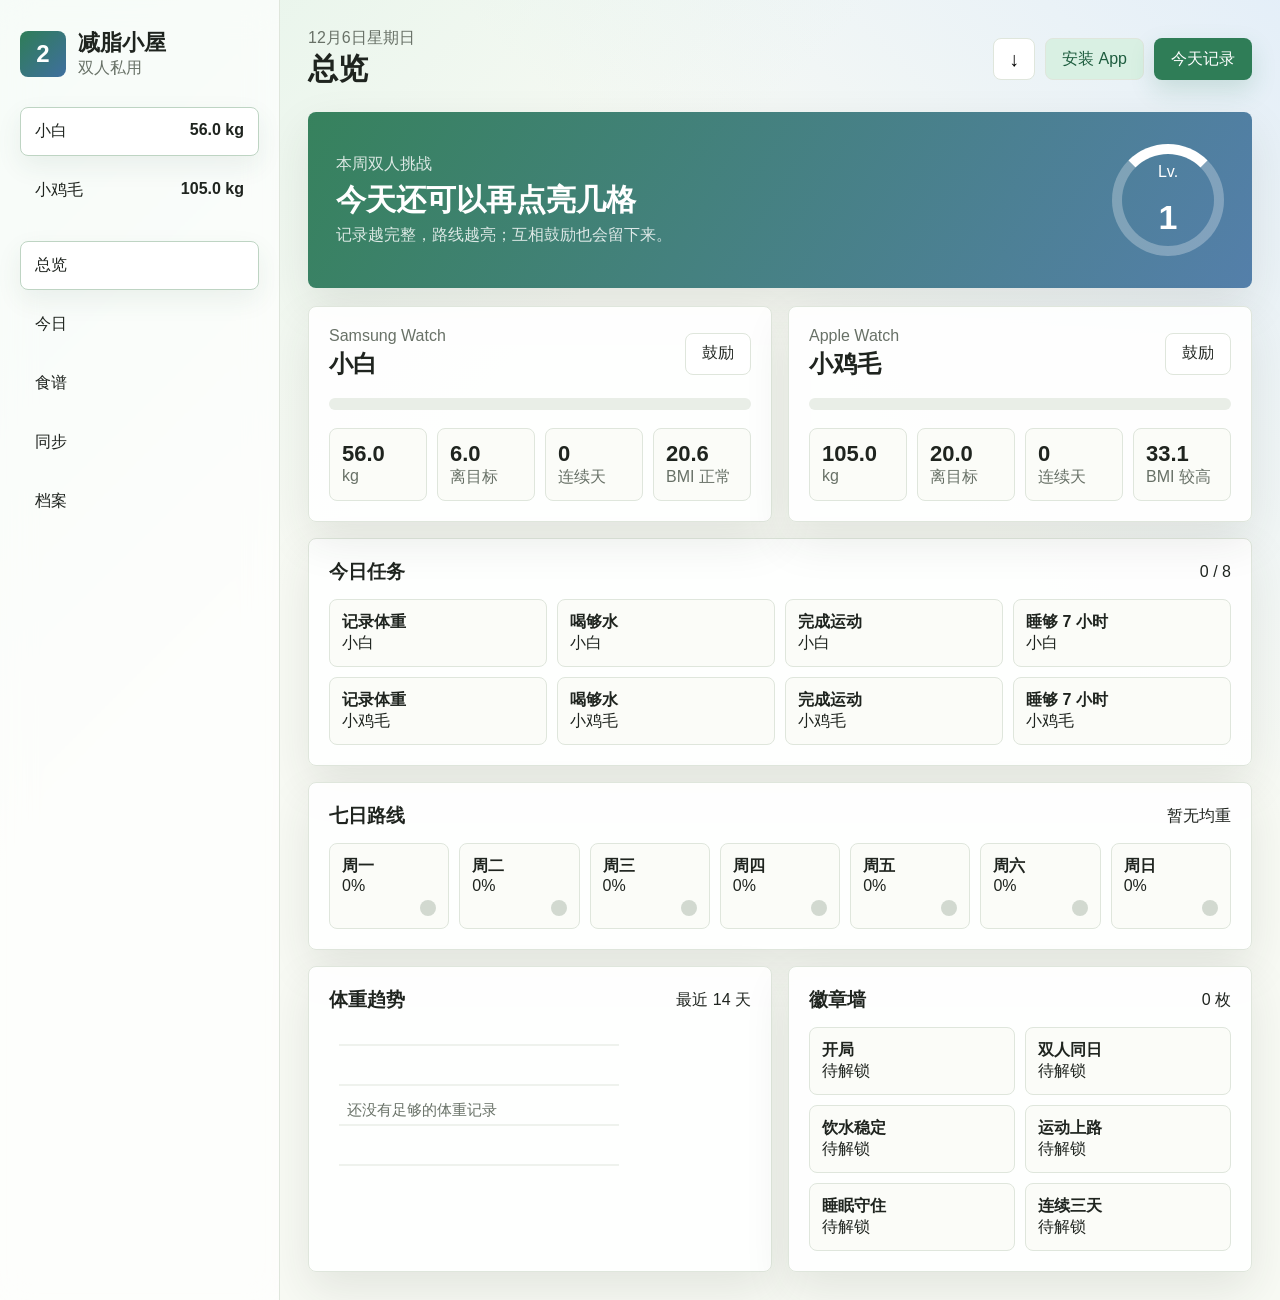
==== index.html @ a1645116 "Publish fat loss app" ====
<!doctype html>
<html lang="zh-CN">
<head>
  <meta charset="UTF-8" />
  <meta name="viewport" content="width=device-width, initial-scale=1.0" />
  <title>减脂小屋</title>
  <link rel="manifest" href="./manifest.json" />
  <meta name="theme-color" content="#2f7d57" />
  <meta name="apple-mobile-web-app-capable" content="yes" />
  <meta name="apple-mobile-web-app-title" content="减脂小屋" />
  <style>
    :root{--ink:#1f241f;--muted:#687167;--line:#dfe6dc;--paper:#f8faf4;--panel:#fff;--green:#2f7d57;--mint:#d9f0e3;--blue:#3f6f9f;--sky:#dceafa;--rose:#b85b6b;--amber:#c4812d;--soft:#f6e7c8;--shadow:0 18px 46px rgba(38,51,40,.1)}*{box-sizing:border-box}body{margin:0;min-height:100vh;background:linear-gradient(135deg,rgba(217,240,227,.65),transparent 34%),linear-gradient(225deg,rgba(220,234,250,.7),transparent 32%),var(--paper);color:var(--ink);font-family:"Microsoft YaHei","PingFang SC","Segoe UI",sans-serif}button,input,textarea,select{font:inherit}button{cursor:pointer}.app{display:grid;grid-template-columns:280px 1fr;min-height:100vh}.side{border-right:1px solid var(--line);padding:28px 20px;background:rgba(255,255,255,.68);backdrop-filter:blur(16px)}.brand,.top,.actions,.row,.head,.form-actions{display:flex;align-items:center}.brand{gap:12px;margin-bottom:28px}.mark{display:grid;width:46px;height:46px;place-items:center;border-radius:8px;background:linear-gradient(135deg,var(--green),var(--blue));color:#fff;font-size:24px;font-weight:900}h1,h2,h3,p{margin:0}.brand h1{font-size:22px}.muted,.eyebrow,label span,.card span,.meal span,.device p,.device span{color:var(--muted)}.tabs,.nav{display:grid;gap:10px}.tabs{margin-bottom:26px}.tab,.nav button{width:100%;border:1px solid transparent;border-radius:8px;background:transparent;color:var(--ink);text-align:left;padding:13px 14px}.tab{display:flex;justify-content:space-between}.tab.active,.nav button.active{border-color:#bed4c3;background:#fff;box-shadow:0 10px 26px rgba(44,89,64,.08)}main{min-width:0;padding:28px}.top{justify-content:space-between;gap:16px;margin-bottom:22px}.top h2{font-size:30px}.actions,.form-actions{gap:10px}.btn,.ghost,.icon{min-height:42px;border:1px solid transparent;border-radius:8px;padding:0 16px}.btn{background:var(--green);color:#fff;box-shadow:0 10px 24px rgba(47,125,87,.18)}.ghost{border-color:var(--line);background:#fff;color:var(--ink)}.soft{background:var(--mint);color:#1d5c3e}.icon{width:42px;padding:0;border-color:var(--line);background:#fff;font-size:20px;font-weight:800}.view{display:none}.view.active{display:block}.hero{display:flex;align-items:center;justify-content:space-between;gap:18px;min-height:176px;margin-bottom:18px;border-radius:8px;padding:28px;background:linear-gradient(120deg,rgba(47,125,87,.96),rgba(63,111,159,.88));color:#fff;box-shadow:var(--shadow)}.hero .eyebrow,.hero p{color:rgba(255,255,255,.82)}.hero h3{margin:6px 0;font-size:30px;line-height:1.25}.level{display:grid;width:112px;height:112px;place-items:center;border:10px solid rgba(255,255,255,.28);border-top-color:#fff;border-radius:50%}.level strong{font-size:34px}.grid2,.cards,.sync,.meal-layout{display:grid;grid-template-columns:repeat(2,minmax(0,1fr));gap:16px}.card,.panel,.device{border:1px solid var(--line);border-radius:8px;background:rgba(255,255,255,.92);box-shadow:var(--shadow);padding:20px}.head{justify-content:space-between;gap:12px;margin-bottom:14px}.player-top{display:flex;justify-content:space-between;gap:12px;align-items:center}.card h3,.device h3{font-size:24px;margin-top:3px}.bar{height:12px;margin:18px 0;overflow:hidden;border-radius:999px;background:#e9eee7}.bar i{display:block;height:100%;border-radius:inherit;background:linear-gradient(90deg,var(--green),var(--amber))}.stats,.quests,.badges,.path,.road{display:grid;gap:10px}.stats{grid-template-columns:repeat(4,1fr)}.stats div,.quest,.badge,.node,.road div{border:1px solid var(--line);border-radius:8px;background:#fbfcf8;padding:12px}.stats strong,.stats span,.quest strong,.quest span,.badge strong,.badge span,.node strong,.node span,.meal strong,.meal span{display:block}.stats strong{font-size:22px}.quests{grid-template-columns:repeat(4,1fr)}.quest.done{border-color:#b8d8c2;background:var(--mint)}.panel{margin-top:16px}.path{grid-template-columns:repeat(7,minmax(84px,1fr));overflow-x:auto}.node{min-height:86px;position:relative}.node:after{content:"";position:absolute;right:12px;bottom:12px;width:16px;height:16px;border-radius:50%;background:#d2d9d0}.node.lit{border-color:#efcf8d;background:var(--soft)}.node.lit:after{background:var(--amber)}.badges{grid-template-columns:repeat(2,1fr)}.badge.on{border-color:#c6d8f0;background:var(--sky)}.form{display:grid;grid-template-columns:repeat(2,1fr);gap:16px;max-width:980px}label{display:grid;gap:8px}input,textarea,select{width:100%;border:1px solid var(--line);border-radius:8px;background:#fff;color:var(--ink);padding:12px 13px;outline:none}textarea{resize:vertical}.wide{grid-column:1/-1}.form-actions{justify-content:flex-end}.chips{display:flex;flex-wrap:wrap;gap:8px;min-height:44px;margin-top:14px}.chip{display:inline-flex;align-items:center;gap:8px;border-radius:999px;background:var(--mint);color:#1d5c3e;padding:8px 11px}.chip button{width:20px;height:20px;border:0;border-radius:50%;background:rgba(29,92,62,.16);color:#1d5c3e}.menu-grid{display:grid;grid-template-columns:repeat(7,minmax(230px,1fr));gap:14px;overflow-x:auto}.meal-card{border:1px solid var(--line);border-radius:8px;background:#fff;box-shadow:var(--shadow);padding:16px}.meal{border-top:1px solid var(--line);padding-top:12px;margin-top:12px}.meal span{margin-top:6px;font-size:13px;line-height:1.45}.device strong{display:inline-block;margin-top:14px;border-radius:999px;background:#f5dfe4;color:var(--rose);padding:8px 11px}.road{grid-template-columns:repeat(4,1fr)}.road strong{display:grid;width:32px;height:32px;margin-bottom:10px;place-items:center;border-radius:50%;background:var(--green);color:#fff}.toast{position:fixed;left:50%;bottom:22px;z-index:5;max-width:calc(100vw - 32px);transform:translate(-50%,12px);border-radius:8px;background:#20231f;color:#fff;padding:12px 16px;opacity:0;pointer-events:none;transition:.2s}.toast.show{opacity:1;transform:translate(-50%,0)}@media(max-width:1080px){.app{grid-template-columns:1fr}.side{border-right:0;border-bottom:1px solid var(--line)}.tabs,.nav{grid-template-columns:repeat(2,1fr)}.quests,.road{grid-template-columns:repeat(2,1fr)}}@media(max-width:760px){main,.side{padding:18px}.top,.hero{align-items:flex-start;flex-direction:column}.top h2{font-size:25px}.hero h3{font-size:24px}.grid2,.cards,.sync,.meal-layout,.form,.quests,.badges,.road{grid-template-columns:1fr}.tabs,.nav{grid-template-columns:1fr}.actions{align-items:stretch;width:100%;flex-wrap:wrap}.actions .btn,.actions .soft{flex:1 1 130px}.stats{grid-template-columns:repeat(2,1fr)}}
  </style>
</head>
<body>
<div class="app">
  <aside class="side">
    <div class="brand"><span class="mark">2</span><div><h1>减脂小屋</h1><p class="muted">双人私用</p></div></div>
    <div class="tabs"><button class="tab active" data-person="me"><span>小白</span><strong id="miniMe">-- kg</strong></button><button class="tab" data-person="partner"><span>小鸡毛</span><strong id="miniPartner">-- kg</strong></button></div>
    <nav class="nav"><button class="active" data-view="dash">总览</button><button data-view="log">今日</button><button data-view="meals">食谱</button><button data-view="sync">同步</button><button data-view="profile">档案</button></nav>
  </aside>
  <main>
    <header class="top"><div><p class="eyebrow" id="today"></p><h2 id="title">总览</h2></div><div class="actions"><button class="icon" id="exportBtn">↓</button><button class="ghost soft" id="installBtn">安装 App</button><button class="btn" id="todayBtn">今天记录</button></div></header>
    <section class="view active" id="dashView"><div class="hero"><div><p class="eyebrow">本周双人挑战</p><h3 id="duoTitle">一起把这周过漂亮</h3><p id="duoHint">完成饮水、运动、睡眠和记录任务，会自动点亮路线。</p></div><div class="level"><span>Lv.</span><strong id="level">1</strong></div></div><div class="grid2"><article class="card" id="meCard"></article><article class="card" id="partnerCard"></article></div><section class="panel"><div class="head"><h3>今日任务</h3><span id="questProgress">0 / 8</span></div><div class="quests" id="quests"></div></section><section class="panel"><div class="head"><h3>七日路线</h3><span id="weekAvg">--</span></div><div class="path" id="path"></div></section><div class="grid2"><section class="panel"><div class="head"><h3>体重趋势</h3><span>最近 14 天</span></div><canvas id="chart" height="170"></canvas></section><section class="panel"><div class="head"><h3>徽章墙</h3><span id="badgeCount">0 枚</span></div><div class="badges" id="badges"></div></section></div></section>
    <section class="view" id="logView"><form class="form" id="dailyForm"><label><span>日期</span><input id="entryDate" name="date" type="date" required></label><label><span>体重 kg</span><input name="weight" id="weight" type="number" step="0.1"></label><label><span>步数</span><input name="steps" id="steps" type="number" step="100"></label><label><span>运动分钟</span><input name="exercise" id="exercise" type="number"></label><label><span>饮水 ml</span><input name="water" id="water" type="number" step="50"></label><label><span>摄入 kcal</span><input name="calories" id="calories" type="number" step="10"></label><label><span>睡眠小时</span><input name="sleep" id="sleep" type="number" step="0.1"></label><label><span>心情</span><select name="mood" id="mood"><option value="">未选择</option><option>轻松</option><option>稳定</option><option>疲惫</option><option>很饿</option></select></label><label class="wide"><span>备注</span><textarea name="notes" id="notes" rows="3" placeholder="经期、外食、压力、胃口、训练感受"></textarea></label><div class="form-actions wide"><button class="ghost soft" id="copyBtn" type="button">沿用昨天</button><button class="btn">保存记录</button></div></form></section>
    <section class="view" id="mealsView"><div class="meal-layout"><section class="panel"><div class="head"><h3>冰箱</h3><button class="ghost" id="clearFridge" type="button">清空</button></div><form class="row" id="fridgeForm" style="gap:10px"><input id="fridgeInput" placeholder="鸡胸肉、鸡蛋、西兰花、豆腐"><button class="btn">加入</button></form><div class="chips" id="fridgeList"></div></section><section class="panel"><div class="head"><h3>偏好</h3><span id="calorieTarget">-- kcal</span></div><label><span>饱腹感</span><select id="satiety"><option value="high">高</option><option value="medium">中</option></select></label><br><label><span>烹饪时间</span><select id="cookTime"><option value="quick">30 分钟内</option><option value="normal">45 分钟内</option></select></label><br><button class="btn" id="generateMeals" style="width:100%">生成本周菜单</button></section></div><section class="menu-grid" id="menuGrid"></section></section>
    <section class="view" id="syncView"><div class="hero"><div><p class="eyebrow">设备同步蓝图</p><h3>Apple Watch + Samsung Watch 可以在这里汇合</h3><p>当前版本支持本地记录和同步包交换；自动抓取手表数据需要手机端 HealthKit / Samsung Health 权限和一个私有同步服务。</p></div></div><div class="sync"><article class="device"><span>小鸡毛</span><h3>Apple Watch</h3><p>来源：Apple Health / HealthKit</p><strong id="partnerSync">等待连接</strong></article><article class="device"><span>小白</span><h3>Samsung Watch</h3><p>来源：Samsung Health</p><strong id="meSync">等待连接</strong></article></div><div class="sync"><section class="panel"><div class="head"><h3>生成我的同步包</h3><span>给对方导入</span></div><textarea id="syncOut" rows="7" readonly></textarea><div class="form-actions"><button class="ghost soft" id="pairBtn">生成配对码</button><button class="btn" id="makeSync">生成同步包</button></div></section><section class="panel"><div class="head"><h3>导入对方同步包</h3><span>更新对方变化</span></div><textarea id="syncIn" rows="7" placeholder="把对方导出的同步包粘贴到这里"></textarea><div class="form-actions"><button class="btn" id="importSync">导入</button></div></section></div><section class="panel"><div class="head"><h3>之后真正自动同步需要</h3><span>升级路线</span></div><div class="road"><div><strong>1</strong><span>手机 App 读取健康权限</span></div><div><strong>2</strong><span>私有账号和双人绑定</span></div><div><strong>3</strong><span>加密同步体重、步数、运动、睡眠</span></div><div><strong>4</strong><span>双方只看彼此授权的数据</span></div></div></section></section>
    <section class="view" id="profileView"><form class="form" id="profileForm"><label><span>昵称</span><input id="profileName" name="name"></label><label><span>类型</span><select id="profileType" name="type"><option value="small">小基数</option><option value="large">大基数</option></select></label><label><span>身高 cm</span><input id="height" name="height" type="number"></label><label><span>当前体重 kg</span><input id="currentWeight" name="currentWeight" type="number" step="0.1"></label><label><span>目标体重 kg</span><input id="goalWeight" name="goalWeight" type="number" step="0.1"></label><label><span>日目标 kcal</span><input id="calTarget" name="calorieTarget" type="number"></label><div class="form-actions wide"><button class="btn">保存档案</button></div></form></section>
  </main>
</div><div class="toast" id="toast"></div>
<script>
const key='couple-fat-loss-app-v3';const todayISO=()=>new Date().toISOString().slice(0,10);const foods={protein:['鸡胸肉','鸡腿肉','牛肉','虾','鱼','鸡蛋','豆腐','瘦猪肉'],carb:['米饭','糙米','燕麦','红薯','玉米','土豆','全麦面包','荞麦面','意面'],veg:['西兰花','菠菜','番茄','蘑菇','胡萝卜','白菜','芦笋','彩椒','茄子','冬瓜'],fat:['牛油果','橄榄油','坚果','花生酱','芝麻酱']};const names={breakfast:['鸡蛋燕麦粥','鸡蛋全麦盘','豆腐蔬菜汤','红薯鸡蛋碗'],lunch:['高蛋白菜饭','熟蔬炒菜拼盘','烤肉蔬菜碗','荞麦熟拌菜盒'],dinner:['暖胃豆腐锅','清爽鱼虾盘','蔬菜蛋白汤','少油家常套餐']};const def={activePerson:'me',activeView:'dash',pairCode:'',lastSync:{me:'',partner:''},fridge:['鸡蛋','鸡胸肉','豆腐','西兰花','番茄','红薯'],preferences:{satiety:'high',cookTime:'quick'},cheers:[],people:{me:{name:'小白',type:'small',device:'Samsung Watch',height:165,currentWeight:56,goalWeight:50,calorieTarget:1450,entries:{}},partner:{name:'小鸡毛',type:'large',device:'Apple Watch',height:178,currentWeight:105,goalWeight:85,calorieTarget:2100,entries:{}}},mealPlan:[]};let state=load(),deferredInstallPrompt=null;function load(){try{return merge(JSON.parse(localStorage.getItem(key)||'{}'))}catch{return structuredClone(def)}}function merge(s){const m={...structuredClone(def),...s,preferences:{...def.preferences,...s.preferences},lastSync:{...def.lastSync,...s.lastSync},people:{me:{...def.people.me,...s.people?.me,entries:s.people?.me?.entries||{}},partner:{...def.people.partner,...s.people?.partner,entries:s.people?.partner?.entries||{}}}};if(m.people.me.name==='我')m.people.me.name='小白';if(m.people.partner.name==='男朋友')m.people.partner.name='小鸡毛';return m}function save(msg){localStorage.setItem(key,JSON.stringify(state));if(msg)toast(msg);render()}function p(){return state.people[state.activePerson]}function entry(k=state.activePerson,d=todayISO()){return state.people[k].entries[d]||{date:d}}function offset(d,n){const x=new Date(d+'T00:00:00');x.setDate(x.getDate()+n);return x.toISOString().slice(0,10)}function sorted(person=p()){return Object.values(person.entries).filter(e=>e.weight||e.steps||e.exercise||e.water||e.calories||e.sleep).sort((a,b)=>a.date.localeCompare(b.date))}function weight(person=p()){return sorted(person).filter(e=>+e.weight).at(-1)?.weight??person.currentWeight}function target(person,k){return{exercise:person.type==='large'?35:45,water:person.type==='large'?2800:2000,calories:person.calorieTarget,sleep:7.5,steps:8000}[k]}function score(k,d=todayISO()){const person=state.people[k],e=entry(k,d),checks=[+e.weight>0,+e.steps>=target(person,'steps'),+e.exercise>=target(person,'exercise'),+e.water>=target(person,'water'),+e.calories>0&&+e.calories<=target(person,'calories')+150,+e.sleep>=7];return Math.round(checks.filter(Boolean).length/checks.length*100)}function bmi(person){const h=+person.height/100,w=+weight(person);return h&&w?w/(h*h):0}function bmiLabel(v){return!v?'--':v<18.5?'偏低':v<24?'正常':v<28?'偏高':'较高'}function streak(person){let s=0,d=todayISO();while(person.entries[d]){s++;d=offset(d,-1)}return s}function esc(v){return String(v).replaceAll('&','&amp;').replaceAll('<','&lt;').replaceAll('>','&gt;').replaceAll('"','&quot;').replaceAll("'",'&#039;')}function toast(m){const t=document.querySelector('#toast');t.textContent=m;t.classList.add('show');clearTimeout(toast.t);toast.t=setTimeout(()=>t.classList.remove('show'),1800)}function render(){document.querySelector('#today').textContent=new Intl.DateTimeFormat('zh-CN',{month:'long',day:'numeric',weekday:'long'}).format(new Date());document.querySelector('#miniMe').textContent=format(weight(state.people.me),1)+' kg';document.querySelector('#miniPartner').textContent=format(weight(state.people.partner),1)+' kg';document.querySelectorAll('.tab').forEach(x=>x.classList.toggle('active',x.dataset.person===state.activePerson));document.querySelectorAll('.nav button').forEach(x=>x.classList.toggle('active',x.dataset.view===state.activeView));document.querySelectorAll('.view').forEach(x=>x.classList.toggle('active',x.id===state.activeView+'View'));document.querySelector('#title').textContent={dash:'总览',log:'今日',meals:'食谱',sync:'同步',profile:'档案'}[state.activeView];renderDash();renderForms();renderFridge();renderMenu();renderSync()}function renderDash(){const total=Math.round((score('me')+score('partner'))/2),entries=sorted(state.people.me).length+sorted(state.people.partner).length;document.querySelector('#level').textContent=Math.max(1,Math.floor(entries/5)+1);document.querySelector('#duoTitle').textContent=total>=80?'今天双人进度很稳':'今天还可以再点亮几格';document.querySelector('#duoHint').textContent=state.cheers.at(-1)?`${state.cheers.at(-1).from} 给 ${state.cheers.at(-1).to}：${state.cheers.at(-1).text}`:'记录越完整，路线越亮；互相鼓励也会留下来。';card('me',document.querySelector('#meCard'));card('partner',document.querySelector('#partnerCard'));quests();path();badges();chart()}function card(k,el){const person=state.people[k],sc=score(k),w=weight(person),left=Math.max(0,Math.abs(+w-+person.goalWeight)),b=bmi(person);el.innerHTML=`<div class="player-top"><div><span>${esc(person.device)}</span><h3>${esc(person.name)}</h3></div><button class="ghost" data-cheer="${k}">鼓励</button></div><div class="bar"><i style="width:${sc}%"></i></div><div class="stats"><div><strong>${format(w,1)}</strong><span>kg</span></div><div><strong>${format(left,1)}</strong><span>离目标</span></div><div><strong>${streak(person)}</strong><span>连续天</span></div><div><strong>${format(b,1)}</strong><span>BMI ${bmiLabel(b)}</span></div></div>`}function quests(){const qs=['me','partner'].flatMap(k=>{const person=state.people[k],e=entry(k);return[{o:person.name,l:'记录体重',d:+e.weight>0},{o:person.name,l:'喝够水',d:+e.water>=target(person,'water')},{o:person.name,l:'完成运动',d:+e.exercise>=target(person,'exercise')},{o:person.name,l:'睡够 7 小时',d:+e.sleep>=7}]});document.querySelector('#questProgress').textContent=`${qs.filter(q=>q.d).length} / ${qs.length}`;document.querySelector('#quests').innerHTML=qs.map(q=>`<article class="quest ${q.d?'done':''}"><strong>${q.l}</strong><span>${q.o}</span></article>`).join('')}function path(){const days=Array.from({length:7},(_,i)=>offset(todayISO(),i-6));const ws=days.flatMap(d=>['me','partner'].map(k=>entry(k,d).weight).filter(Boolean));document.querySelector('#weekAvg').textContent=ws.length?'双人均重 '+format(ws.reduce((a,b)=>a+ +b,0)/ws.length,1)+' kg':'暂无均重';document.querySelector('#path').innerHTML=days.map(d=>{const s=(score('me',d)+score('partner',d))/2,l=new Intl.DateTimeFormat('zh-CN',{weekday:'short'}).format(new Date(d+'T00:00:00'));return`<div class="node ${s>=50?'lit':''}"><strong>${l}</strong><span>${Math.round(s)}%</span></div>`}).join('')}function badges(){const defs=[['开局',sorted(state.people.me).length+sorted(state.people.partner).length>=1],['双人同日',Object.keys(state.people.me.entries).some(d=>state.people.partner.entries[d])],['饮水稳定',week('water')>=6],['运动上路',week('exercise')>=4],['睡眠守住',week('sleep')>=4],['连续三天',Math.max(streak(state.people.me),streak(state.people.partner))>=3]];document.querySelector('#badgeCount').textContent=defs.filter(b=>b[1]).length+' 枚';document.querySelector('#badges').innerHTML=defs.map(b=>`<div class="badge ${b[1]?'on':''}"><strong>${b[0]}</strong><span>${b[1]?'已点亮':'待解锁'}</span></div>`).join('')}function week(k){return Array.from({length:7},(_,i)=>offset(todayISO(),i-6)).reduce((c,d)=>c+['me','partner'].filter(pk=>{const person=state.people[pk],e=entry(pk,d);return k==='water'?+e.water>=target(person,'water'):k==='exercise'?+e.exercise>=target(person,'exercise'):+e.sleep>=7}).length,0)}function chart(){const c=document.querySelector('#chart'),ctx=c.getContext('2d'),r=devicePixelRatio||1,w=c.clientWidth||c.parentElement.clientWidth,h=170;c.width=w*r;c.height=h*r;ctx.scale(r,r);ctx.clearRect(0,0,w,h);for(let i=0;i<4;i++){ctx.strokeStyle='#dfe5dc';ctx.beginPath();ctx.moveTo(10,18+i*40);ctx.lineTo(w-10,18+i*40);ctx.stroke()}const days=Array.from({length:14},(_,i)=>offset(todayISO(),i-13)),lines=['me','partner'].map(k=>({color:k==='me'?'#2f7d57':'#3f6f9f',pts:days.map(d=>entry(k,d).weight)})),vals=lines.flatMap(l=>l.pts.filter(Boolean).map(Number));if(!vals.length){ctx.fillStyle='#687167';ctx.font='15px Microsoft YaHei';ctx.fillText('还没有足够的体重记录',18,88);return}const mn=Math.min(...vals)-.4,mx=Math.max(...vals)+.4,g=(w-34)/(days.length-1),yf=v=>142-((+v-mn)/(mx-mn||1))*112;lines.forEach(l=>{const first=l.pts.findIndex(Boolean);if(first<0)return;ctx.strokeStyle=l.color;ctx.lineWidth=3;ctx.beginPath();l.pts.forEach((v,i)=>{if(!v)return;const x=17+i*g,y=yf(v);i===first?ctx.moveTo(x,y):ctx.lineTo(x,y)});ctx.stroke()})}function renderForms(){const person=p(),e=entry(state.activePerson,document.querySelector('#entryDate').value||todayISO());set('entryDate',e.date||todayISO());['weight','steps','exercise','water','calories','sleep','mood','notes'].forEach(id=>set(id,e[id]||''));set('profileName',person.name);set('profileType',person.type);set('height',person.height);set('currentWeight',weight(person));set('goalWeight',person.goalWeight);set('calTarget',person.calorieTarget);document.querySelector('#calorieTarget').textContent=person.calorieTarget+' kcal';document.querySelector('#satiety').value=state.preferences.satiety;document.querySelector('#cookTime').value=state.preferences.cookTime}function set(id,v){const f=document.querySelector('#'+id);if(f&&document.activeElement!==f)f.value=v}function renderFridge(){document.querySelector('#fridgeList').innerHTML=state.fridge.map((x,i)=>`<span class="chip">${esc(x)}<button data-rm="${i}">×</button></span>`).join('')}function renderMenu(){if(!state.mealPlan.length)genMenu(false);document.querySelector('#menuGrid').innerHTML=state.mealPlan.map(day=>`<article class="meal-card"><h3>${day.day}</h3>${day.meals.map(m=>`<div class="meal"><strong>${esc(m.title)}</strong><span>${esc(m.detail)}</span><span>${esc(m.method)}</span><span>${m.kcal} kcal · 蛋白质 ${m.protein}g</span></div>`).join('')}</article>`).join('')}function genMenu(should=true){const kcal=+state.people.me.calorieTarget+ +state.people.partner.calorieTarget,cat=categorize(),note=bmiNote();state.mealPlan=['周一','周二','周三','周四','周五','周六','周日'].map((day,di)=>({day,meals:['breakfast','lunch','dinner'].map((slot,mi)=>{const protein=pick(cat.protein,di+mi),carb=pick(cat.carb,di+mi*2),veg=pick(cat.veg,di*2+mi),fat=pick(cat.fat,di+mi),mk=Math.round(kcal*[.29,.38,.33][mi]/10)*10;return{title:`${pick(names[slot],di)} · ${protein}`,detail:`两人份：${protein} + ${carb} + 熟${veg}${state.preferences.satiety==='high'?` + 少量${fat}`:''}。${note}`,method:method(slot,protein,carb,veg,fat),kcal:mk,protein:Math.round(mk/20)}})}));if(should)save('本周菜单已生成')}function categorize(){const r={protein:['鸡蛋','豆腐','鸡胸肉'],carb:['燕麦','红薯','糙米'],veg:['西兰花','番茄','蘑菇'],fat:['橄榄油','坚果']};state.fridge.forEach(item=>Object.keys(foods).forEach(k=>{if(foods[k].some(f=>item.includes(f)||f.includes(item)))r[k]=[...new Set([item,...r[k]])]}));return r}function method(slot,p,c,v,f){const base={breakfast:`做法：${c}提前煮软或蒸熟；${p}煮/煎熟；${v}焯水或快炒，最后少油调味。`,lunch:`做法：${c}做主食；${p}用少油煎、烤或炒熟；${v}大火快炒到断生，分成两份装盘。`,dinner:`做法：锅里加水或清汤，先下${v}，再放${p}煮熟；${c}控制半拳到一拳，少盐收尾。`};return base[slot]+(state.preferences.satiety==='high'?` ${f}只放一小勺或一小把，增加饱腹感。`:'')+'不使用牛奶、酸奶、奶酪；蔬菜全部做熟。'}function bmiNote(){const mb=bmi(state.people.me),pb=bmi(state.people.partner);if(pb>=28&&mb<24)return'小鸡毛主食少一点，蛋白质和熟蔬菜多一点；小白按正常减脂份量。';if(pb>=28)return'两人都优先高蛋白、熟蔬菜和稳碳水，小鸡毛少油少糖。';if(mb<18.5)return'小白不要吃太低，保留主食和蛋白质。';return'按 BMI 保持温和热量差，不做极端节食。'}function renderSync(){document.querySelector('#meSync').textContent=state.lastSync.me?'上次同步 '+state.lastSync.me:'等待连接';document.querySelector('#partnerSync').textContent=state.lastSync.partner?'上次同步 '+state.lastSync.partner:'等待连接'}function pick(a,i){return a[i%a.length]}function format(v,d=0){return v===undefined||v===null||Number.isNaN(+v)?'--':(+v).toFixed(d)}document.querySelectorAll('.tab').forEach(b=>b.onclick=()=>{state.activePerson=b.dataset.person;save()});document.querySelectorAll('.nav button').forEach(b=>b.onclick=()=>{state.activeView=b.dataset.view;save()});document.querySelector('#todayBtn').onclick=()=>{state.activeView='log';document.querySelector('#entryDate').value=todayISO();save()};document.querySelector('#exportBtn').onclick=()=>{const a=document.createElement('a');a.href=URL.createObjectURL(new Blob([JSON.stringify(state,null,2)],{type:'application/json'}));a.download=`减脂记录-${todayISO()}.json`;a.click();URL.revokeObjectURL(a.href)};window.addEventListener('beforeinstallprompt',e=>{e.preventDefault();deferredInstallPrompt=e});document.querySelector('#installBtn').onclick=async()=>{if(!deferredInstallPrompt){toast('手机上可用浏览器菜单添加到主屏幕');return}deferredInstallPrompt.prompt();await deferredInstallPrompt.userChoice;deferredInstallPrompt=null};document.querySelector('#dashView').onclick=e=>{const t=e.target.closest('[data-cheer]');if(!t)return;const to=t.dataset.cheer,from=state.people[to==='me'?'partner':'me'].name;state.cheers.push({from,to:state.people[to].name,text:'今天也一起稳稳来',at:new Date().toISOString()});save('鼓励已送达')};document.querySelector('#entryDate').onchange=renderForms;document.querySelector('#dailyForm').onsubmit=e=>{e.preventDefault();const f=new FormData(e.target),d=f.get('date')||todayISO(),en={date:d,weight:num(f.get('weight')),steps:num(f.get('steps')),exercise:num(f.get('exercise')),water:num(f.get('water')),calories:num(f.get('calories')),sleep:num(f.get('sleep')),mood:f.get('mood')||'',notes:(f.get('notes')||'').trim()};p().entries[d]=en;if(en.weight)p().currentWeight=en.weight;save('今日记录已保存，路线更新了')};document.querySelector('#copyBtn').onclick=()=>{const d=document.querySelector('#entryDate').value||todayISO(),y=p().entries[offset(d,-1)];if(!y)return toast('昨天还没有记录');['steps','exercise','water','calories','sleep','mood','notes'].forEach(k=>set(k,y[k]||''));toast('已沿用昨天')};document.querySelector('#profileForm').onsubmit=e=>{e.preventDefault();const f=new FormData(e.target);Object.assign(p(),{name:(f.get('name')||'').trim()||p().name,type:f.get('type'),height:+f.get('height'),currentWeight:+f.get('currentWeight'),goalWeight:+f.get('goalWeight'),calorieTarget:+f.get('calorieTarget')});state.mealPlan=[];save('档案已保存')};document.querySelector('#fridgeForm').onsubmit=e=>{e.preventDefault();const items=document.querySelector('#fridgeInput').value.split(/[，,、\s]+/).map(x=>x.trim()).filter(Boolean);state.fridge=[...new Set([...state.fridge,...items])];document.querySelector('#fridgeInput').value='';state.mealPlan=[];save('冰箱已更新')};document.querySelector('#fridgeList').onclick=e=>{if(e.target.dataset.rm===undefined)return;state.fridge.splice(+e.target.dataset.rm,1);state.mealPlan=[];save('已移除食材')};document.querySelector('#clearFridge').onclick=()=>{state.fridge=[];state.mealPlan=[];save('冰箱已清空')};document.querySelector('#generateMeals').onclick=()=>genMenu(true);document.querySelector('#satiety').onchange=()=>{state.preferences.satiety=document.querySelector('#satiety').value;state.mealPlan=[];save()};document.querySelector('#cookTime').onchange=()=>{state.preferences.cookTime=document.querySelector('#cookTime').value;save()};document.querySelector('#pairBtn').onclick=()=>{state.pairCode=Math.random().toString(36).slice(2,8).toUpperCase();document.querySelector('#syncOut').value=`配对码：${state.pairCode}\n这个码在真正接入云同步时用于绑定两个人。`;save('配对码已生成')};document.querySelector('#makeSync').onclick=()=>{const pk=state.activePerson,pay={app:'减脂小屋',version:2,personKey:pk,exportedAt:new Date().toISOString(),person:state.people[pk]};document.querySelector('#syncOut').value=btoa(unescape(encodeURIComponent(JSON.stringify(pay))));state.lastSync[pk]='刚刚导出';save('同步包已生成')};document.querySelector('#importSync').onclick=()=>{try{const pay=JSON.parse(decodeURIComponent(escape(atob(document.querySelector('#syncIn').value.trim()))));state.people[pay.personKey]={...state.people[pay.personKey],...pay.person,entries:{...state.people[pay.personKey].entries,...pay.person.entries}};state.lastSync[pay.personKey]=new Intl.DateTimeFormat('zh-CN',{month:'numeric',day:'numeric',hour:'2-digit',minute:'2-digit'}).format(new Date());document.querySelector('#syncIn').value='';save('对方数据已导入')}catch{toast('同步包格式不对')}};function num(v){return v===''||v===null?'':+v}window.onresize=chart;if('serviceWorker'in navigator&&location.protocol!=='file:')navigator.serviceWorker.register('./service-worker.js').catch(()=>{});render();
</script>
</body>
</html>
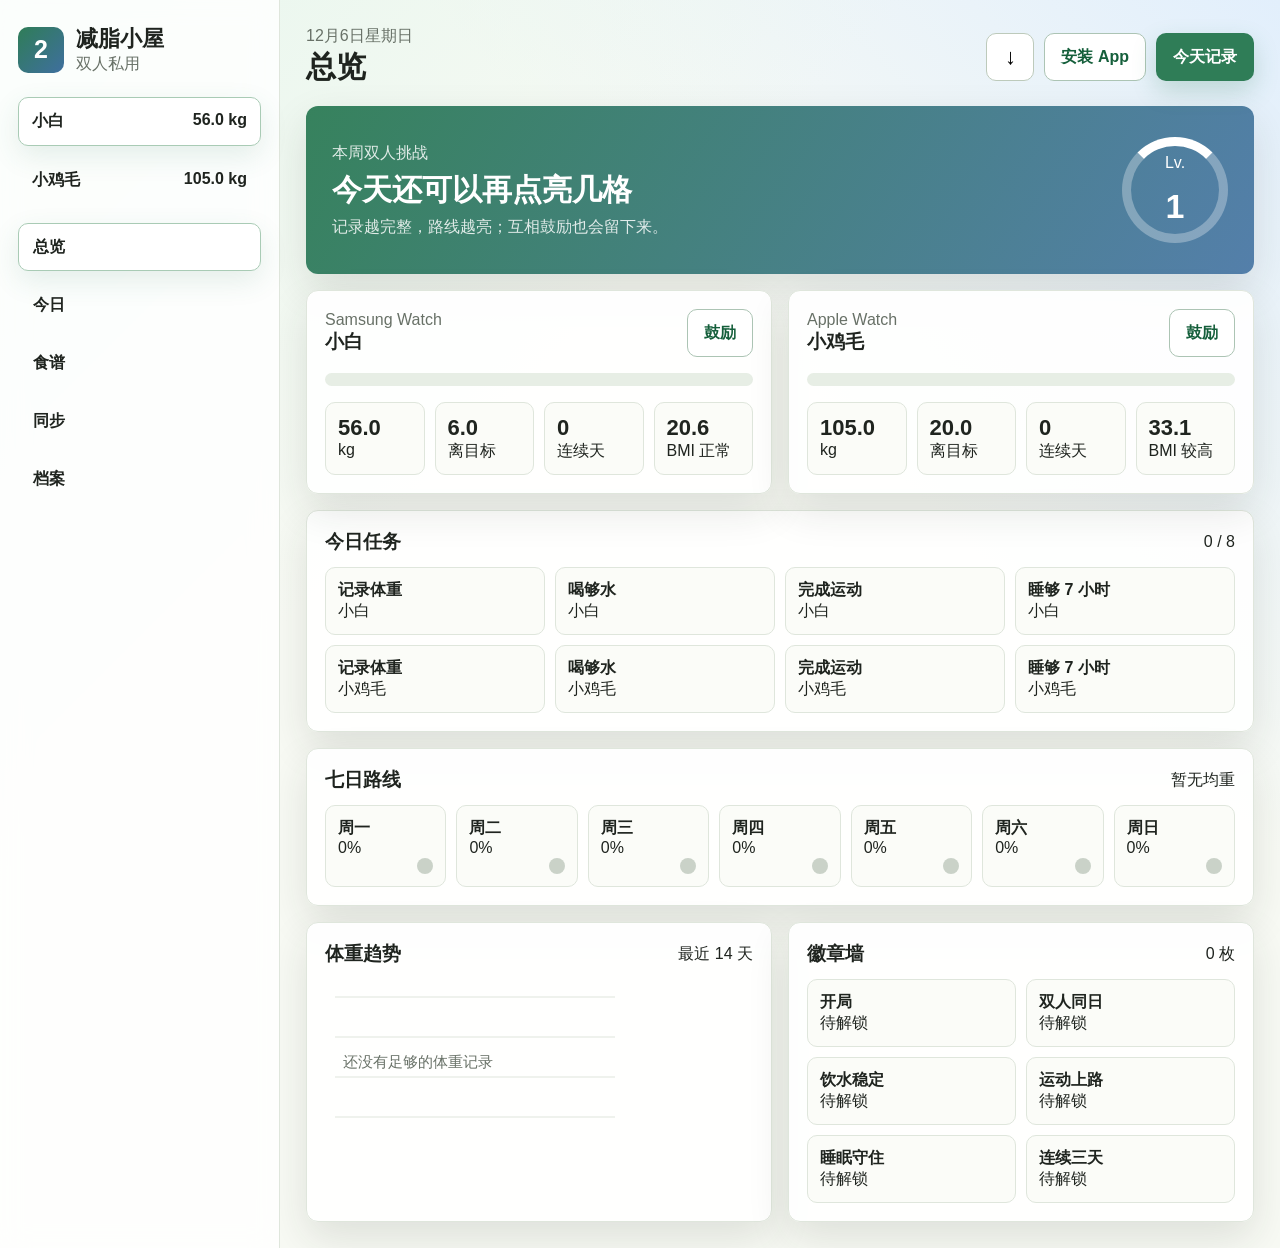
==== commit 74aa1947: "Improve mobile app install and usability" ====
--- a/index.html
+++ b/index.html
@@ -1,35 +1,17 @@
 <!doctype html>
 <html lang="zh-CN">
 <head>
-  <meta charset="UTF-8" />
-  <meta name="viewport" content="width=device-width, initial-scale=1.0" />
-  <title>减脂小屋</title>
-  <link rel="manifest" href="./manifest.json" />
-  <meta name="theme-color" content="#2f7d57" />
-  <meta name="apple-mobile-web-app-capable" content="yes" />
-  <meta name="apple-mobile-web-app-title" content="减脂小屋" />
-  <style>
-    :root{--ink:#1f241f;--muted:#687167;--line:#dfe6dc;--paper:#f8faf4;--panel:#fff;--green:#2f7d57;--mint:#d9f0e3;--blue:#3f6f9f;--sky:#dceafa;--rose:#b85b6b;--amber:#c4812d;--soft:#f6e7c8;--shadow:0 18px 46px rgba(38,51,40,.1)}*{box-sizing:border-box}body{margin:0;min-height:100vh;background:linear-gradient(135deg,rgba(217,240,227,.65),transparent 34%),linear-gradient(225deg,rgba(220,234,250,.7),transparent 32%),var(--paper);color:var(--ink);font-family:"Microsoft YaHei","PingFang SC","Segoe UI",sans-serif}button,input,textarea,select{font:inherit}button{cursor:pointer}.app{display:grid;grid-template-columns:280px 1fr;min-height:100vh}.side{border-right:1px solid var(--line);padding:28px 20px;background:rgba(255,255,255,.68);backdrop-filter:blur(16px)}.brand,.top,.actions,.row,.head,.form-actions{display:flex;align-items:center}.brand{gap:12px;margin-bottom:28px}.mark{display:grid;width:46px;height:46px;place-items:center;border-radius:8px;background:linear-gradient(135deg,var(--green),var(--blue));color:#fff;font-size:24px;font-weight:900}h1,h2,h3,p{margin:0}.brand h1{font-size:22px}.muted,.eyebrow,label span,.card span,.meal span,.device p,.device span{color:var(--muted)}.tabs,.nav{display:grid;gap:10px}.tabs{margin-bottom:26px}.tab,.nav button{width:100%;border:1px solid transparent;border-radius:8px;background:transparent;color:var(--ink);text-align:left;padding:13px 14px}.tab{display:flex;justify-content:space-between}.tab.active,.nav button.active{border-color:#bed4c3;background:#fff;box-shadow:0 10px 26px rgba(44,89,64,.08)}main{min-width:0;padding:28px}.top{justify-content:space-between;gap:16px;margin-bottom:22px}.top h2{font-size:30px}.actions,.form-actions{gap:10px}.btn,.ghost,.icon{min-height:42px;border:1px solid transparent;border-radius:8px;padding:0 16px}.btn{background:var(--green);color:#fff;box-shadow:0 10px 24px rgba(47,125,87,.18)}.ghost{border-color:var(--line);background:#fff;color:var(--ink)}.soft{background:var(--mint);color:#1d5c3e}.icon{width:42px;padding:0;border-color:var(--line);background:#fff;font-size:20px;font-weight:800}.view{display:none}.view.active{display:block}.hero{display:flex;align-items:center;justify-content:space-between;gap:18px;min-height:176px;margin-bottom:18px;border-radius:8px;padding:28px;background:linear-gradient(120deg,rgba(47,125,87,.96),rgba(63,111,159,.88));color:#fff;box-shadow:var(--shadow)}.hero .eyebrow,.hero p{color:rgba(255,255,255,.82)}.hero h3{margin:6px 0;font-size:30px;line-height:1.25}.level{display:grid;width:112px;height:112px;place-items:center;border:10px solid rgba(255,255,255,.28);border-top-color:#fff;border-radius:50%}.level strong{font-size:34px}.grid2,.cards,.sync,.meal-layout{display:grid;grid-template-columns:repeat(2,minmax(0,1fr));gap:16px}.card,.panel,.device{border:1px solid var(--line);border-radius:8px;background:rgba(255,255,255,.92);box-shadow:var(--shadow);padding:20px}.head{justify-content:space-between;gap:12px;margin-bottom:14px}.player-top{display:flex;justify-content:space-between;gap:12px;align-items:center}.card h3,.device h3{font-size:24px;margin-top:3px}.bar{height:12px;margin:18px 0;overflow:hidden;border-radius:999px;background:#e9eee7}.bar i{display:block;height:100%;border-radius:inherit;background:linear-gradient(90deg,var(--green),var(--amber))}.stats,.quests,.badges,.path,.road{display:grid;gap:10px}.stats{grid-template-columns:repeat(4,1fr)}.stats div,.quest,.badge,.node,.road div{border:1px solid var(--line);border-radius:8px;background:#fbfcf8;padding:12px}.stats strong,.stats span,.quest strong,.quest span,.badge strong,.badge span,.node strong,.node span,.meal strong,.meal span{display:block}.stats strong{font-size:22px}.quests{grid-template-columns:repeat(4,1fr)}.quest.done{border-color:#b8d8c2;background:var(--mint)}.panel{margin-top:16px}.path{grid-template-columns:repeat(7,minmax(84px,1fr));overflow-x:auto}.node{min-height:86px;position:relative}.node:after{content:"";position:absolute;right:12px;bottom:12px;width:16px;height:16px;border-radius:50%;background:#d2d9d0}.node.lit{border-color:#efcf8d;background:var(--soft)}.node.lit:after{background:var(--amber)}.badges{grid-template-columns:repeat(2,1fr)}.badge.on{border-color:#c6d8f0;background:var(--sky)}.form{display:grid;grid-template-columns:repeat(2,1fr);gap:16px;max-width:980px}label{display:grid;gap:8px}input,textarea,select{width:100%;border:1px solid var(--line);border-radius:8px;background:#fff;color:var(--ink);padding:12px 13px;outline:none}textarea{resize:vertical}.wide{grid-column:1/-1}.form-actions{justify-content:flex-end}.chips{display:flex;flex-wrap:wrap;gap:8px;min-height:44px;margin-top:14px}.chip{display:inline-flex;align-items:center;gap:8px;border-radius:999px;background:var(--mint);color:#1d5c3e;padding:8px 11px}.chip button{width:20px;height:20px;border:0;border-radius:50%;background:rgba(29,92,62,.16);color:#1d5c3e}.menu-grid{display:grid;grid-template-columns:repeat(7,minmax(230px,1fr));gap:14px;overflow-x:auto}.meal-card{border:1px solid var(--line);border-radius:8px;background:#fff;box-shadow:var(--shadow);padding:16px}.meal{border-top:1px solid var(--line);padding-top:12px;margin-top:12px}.meal span{margin-top:6px;font-size:13px;line-height:1.45}.device strong{display:inline-block;margin-top:14px;border-radius:999px;background:#f5dfe4;color:var(--rose);padding:8px 11px}.road{grid-template-columns:repeat(4,1fr)}.road strong{display:grid;width:32px;height:32px;margin-bottom:10px;place-items:center;border-radius:50%;background:var(--green);color:#fff}.toast{position:fixed;left:50%;bottom:22px;z-index:5;max-width:calc(100vw - 32px);transform:translate(-50%,12px);border-radius:8px;background:#20231f;color:#fff;padding:12px 16px;opacity:0;pointer-events:none;transition:.2s}.toast.show{opacity:1;transform:translate(-50%,0)}@media(max-width:1080px){.app{grid-template-columns:1fr}.side{border-right:0;border-bottom:1px solid var(--line)}.tabs,.nav{grid-template-columns:repeat(2,1fr)}.quests,.road{grid-template-columns:repeat(2,1fr)}}@media(max-width:760px){main,.side{padding:18px}.top,.hero{align-items:flex-start;flex-direction:column}.top h2{font-size:25px}.hero h3{font-size:24px}.grid2,.cards,.sync,.meal-layout,.form,.quests,.badges,.road{grid-template-columns:1fr}.tabs,.nav{grid-template-columns:1fr}.actions{align-items:stretch;width:100%;flex-wrap:wrap}.actions .btn,.actions .soft{flex:1 1 130px}.stats{grid-template-columns:repeat(2,1fr)}}
-  </style>
+<meta charset="UTF-8"><meta name="viewport" content="width=device-width,initial-scale=1,viewport-fit=cover">
+<title>减脂小屋</title>
+<link rel="manifest" href="./manifest.json"><link rel="apple-touch-icon" href="./icon.svg"><meta name="theme-color" content="#2f7d57"><meta name="apple-mobile-web-app-capable" content="yes"><meta name="apple-mobile-web-app-title" content="减脂小屋">
+<style>
+:root{--ink:#1f241f;--muted:#687167;--line:#dfe6dc;--bg:#f8faf4;--green:#2f7d57;--blue:#3f6f9f;--mint:#dff4e7;--gold:#f6e7c8;--rose:#b85b6b;--shadow:0 16px 42px rgba(30,40,32,.12)}*{box-sizing:border-box}body{margin:0;background:linear-gradient(135deg,#e7f6ed,transparent 36%),linear-gradient(225deg,#e2effc,transparent 34%),var(--bg);color:var(--ink);font-family:"Microsoft YaHei","PingFang SC","Segoe UI",sans-serif}button,input,textarea,select{font:inherit}button{cursor:pointer;font-weight:800}.app{display:grid;grid-template-columns:280px 1fr;min-height:100vh}.side{padding:24px 18px;border-right:1px solid var(--line);background:rgba(255,255,255,.82);backdrop-filter:blur(14px)}.brand{display:flex;gap:12px;align-items:center;margin-bottom:22px}.logo{display:grid;place-items:center;width:46px;height:46px;border-radius:10px;background:linear-gradient(135deg,var(--green),var(--blue));color:white;font-size:25px;font-weight:900}h1,h2,h3,p{margin:0}.brand h1{font-size:22px}.muted,.eyebrow,label span,.small{color:var(--muted)}.tabs,.nav{display:grid;gap:10px}.tabs{margin-bottom:18px}.tab,.nav button{border:1px solid transparent;border-radius:10px;background:transparent;color:var(--ink);text-align:left}.tab{display:flex;justify-content:space-between;padding:13px}.nav button{min-height:48px;padding:12px 14px}.tab.active,.nav button.active{border-color:#a9cbb5;background:white;box-shadow:0 10px 28px rgba(47,125,87,.12)}main{min-width:0;padding:26px}.top{display:flex;align-items:center;justify-content:space-between;gap:16px;margin-bottom:18px}.top h2{font-size:30px}.actions{display:flex;gap:10px}.btn,.ghost,.icon{min-height:48px;border-radius:10px;border:1px solid transparent;padding:0 16px}.btn{background:var(--green);color:white;box-shadow:0 10px 24px rgba(47,125,87,.22)}.ghost{border-color:#acc4b4;background:white;color:#155f3b}.icon{width:48px;padding:0;border-color:#bdcabb;background:white;font-size:22px}.view{display:none}.view.active{display:block}.hero{display:flex;align-items:center;justify-content:space-between;gap:18px;border-radius:12px;padding:26px;min-height:168px;background:linear-gradient(120deg,rgba(47,125,87,.96),rgba(63,111,159,.88));color:white;box-shadow:var(--shadow);margin-bottom:16px}.hero .eyebrow,.hero p{color:rgba(255,255,255,.84)}.hero h3{font-size:30px;margin:6px 0}.level{display:grid;place-items:center;width:106px;height:106px;border-radius:50%;border:9px solid rgba(255,255,255,.3);border-top-color:white}.level strong{font-size:34px}.grid2,.sync,.meal-layout{display:grid;grid-template-columns:repeat(2,minmax(0,1fr));gap:16px}.panel,.card,.device,.meal-card{border:1px solid var(--line);border-radius:12px;background:rgba(255,255,255,.94);box-shadow:var(--shadow);padding:18px}.panel{margin-top:16px}.head,.player-top{display:flex;align-items:center;justify-content:space-between;gap:10px;margin-bottom:12px}.bar{height:13px;border-radius:999px;background:#e7eee5;overflow:hidden;margin:16px 0}.bar i{display:block;height:100%;background:linear-gradient(90deg,var(--green),#c4812d)}.stats,.quests,.badges,.path,.road{display:grid;gap:10px}.stats{grid-template-columns:repeat(4,1fr)}.stats div,.quest,.badge,.node,.road div{border:1px solid var(--line);border-radius:10px;background:#fbfcf8;padding:12px}.stats strong,.stats span,.quest strong,.quest span,.badge strong,.badge span,.node strong,.node span,.meal span,.meal strong{display:block}.stats strong{font-size:22px}.quests{grid-template-columns:repeat(4,1fr)}.quest.done{border-color:#96c8a8;background:var(--mint);box-shadow:inset 0 0 0 2px rgba(47,125,87,.14)}.badges{grid-template-columns:repeat(2,1fr)}.badge.on{border-color:#d2b35f;background:linear-gradient(135deg,#fff5d8,#dceafa);box-shadow:0 14px 30px rgba(196,129,45,.18);outline:2px solid rgba(196,129,45,.18)}.badge.on strong:before{content:"✓ ";color:var(--green)}.badge.on span{color:#245d36;font-weight:900}.path{grid-template-columns:repeat(7,minmax(84px,1fr));overflow-x:auto}.node{min-height:82px;position:relative}.node:after{content:"";position:absolute;right:12px;bottom:12px;width:16px;height:16px;border-radius:50%;background:#cad2c8}.node.lit{background:var(--gold);border-color:#e1c56e}.node.lit:after{background:#c4812d}.form{display:grid;grid-template-columns:repeat(2,1fr);gap:14px;max-width:980px}label{display:grid;gap:7px}input,textarea,select{width:100%;border:1px solid var(--line);border-radius:10px;background:white;padding:13px;outline:none}.wide{grid-column:1/-1}.form-actions{display:flex;justify-content:flex-end;gap:10px}.chips{display:flex;flex-wrap:wrap;gap:8px;margin-top:12px}.chip{display:inline-flex;align-items:center;gap:8px;border-radius:999px;background:var(--mint);color:#155f3b;padding:8px 11px}.chip button{border:0;border-radius:50%;width:22px;height:22px;background:rgba(47,125,87,.16)}.menu-grid{display:grid;grid-template-columns:repeat(7,minmax(235px,1fr));gap:14px;overflow-x:auto}.meal{border-top:1px solid var(--line);margin-top:12px;padding-top:12px}.meal span{font-size:13px;line-height:1.5;margin-top:6px}.device strong{display:inline-block;margin-top:12px;border-radius:999px;background:#f5dfe4;color:var(--rose);padding:8px 11px}.road{grid-template-columns:repeat(4,1fr)}.road strong{display:grid;place-items:center;width:32px;height:32px;border-radius:50%;background:var(--green);color:white;margin-bottom:8px}.sheet{position:fixed;inset:0;z-index:30;display:none;align-items:flex-end;justify-content:center;background:rgba(22,30,24,.42);padding:18px}.sheet.show{display:flex}.sheet-card{position:relative;width:min(560px,100%);border-radius:12px;background:white;box-shadow:0 28px 80px rgba(22,30,24,.25);padding:24px}.sheet-card h3{margin:6px 0 14px;font-size:24px}.sheet-card ol{display:grid;gap:10px;margin:0;padding-left:22px}.sheet-card li,.note{line-height:1.55}.note{margin-top:14px;color:var(--muted)}.close{position:absolute;right:12px;top:12px;width:40px;height:40px;border:1px solid var(--line);border-radius:10px;background:white;font-size:24px}.toast{position:fixed;left:50%;bottom:22px;z-index:40;transform:translate(-50%,12px);max-width:calc(100vw - 32px);border-radius:10px;background:#1f241f;color:white;padding:12px 16px;opacity:0;pointer-events:none;transition:.2s}.toast.show{opacity:1;transform:translate(-50%,0)}@media(max-width:1080px){.app{grid-template-columns:1fr}.side{border-right:0;border-bottom:1px solid var(--line)}.tabs{grid-template-columns:repeat(2,1fr)}.nav{grid-template-columns:repeat(5,1fr)}}@media(max-width:760px){main,.side{padding:16px}.side{position:sticky;top:0;z-index:10;background:rgba(255,255,255,.96)}main{padding-bottom:96px}.brand{margin-bottom:12px}.logo{width:40px;height:40px}.brand h1{font-size:19px}.tabs{grid-template-columns:repeat(2,1fr);margin-bottom:10px}.tab{min-height:58px;padding:10px 12px}.nav{position:fixed;left:12px;right:12px;bottom:12px;z-index:20;grid-template-columns:repeat(5,1fr);gap:6px;border:1px solid var(--line);border-radius:14px;background:rgba(255,255,255,.97);box-shadow:0 18px 50px rgba(31,36,31,.2);padding:8px}.nav button{min-height:50px;padding:7px 2px;text-align:center;font-size:13px}.top,.hero{align-items:flex-start;flex-direction:column}.top h2{font-size:25px}.actions{width:100%;flex-wrap:wrap}.actions .btn,.actions .ghost{flex:1 1 132px}.hero h3{font-size:24px}.grid2,.sync,.meal-layout,.form,.quests,.badges,.road{grid-template-columns:1fr}.stats{grid-template-columns:repeat(2,1fr)}.quest,.badge,.node,.stats div{min-height:72px}.btn,.ghost,.icon{min-height:52px}.form-actions{flex-direction:column}.menu-grid{grid-template-columns:repeat(7,minmax(245px,1fr))}}
+</style>
 </head>
 <body>
-<div class="app">
-  <aside class="side">
-    <div class="brand"><span class="mark">2</span><div><h1>减脂小屋</h1><p class="muted">双人私用</p></div></div>
-    <div class="tabs"><button class="tab active" data-person="me"><span>小白</span><strong id="miniMe">-- kg</strong></button><button class="tab" data-person="partner"><span>小鸡毛</span><strong id="miniPartner">-- kg</strong></button></div>
-    <nav class="nav"><button class="active" data-view="dash">总览</button><button data-view="log">今日</button><button data-view="meals">食谱</button><button data-view="sync">同步</button><button data-view="profile">档案</button></nav>
-  </aside>
-  <main>
-    <header class="top"><div><p class="eyebrow" id="today"></p><h2 id="title">总览</h2></div><div class="actions"><button class="icon" id="exportBtn">↓</button><button class="ghost soft" id="installBtn">安装 App</button><button class="btn" id="todayBtn">今天记录</button></div></header>
-    <section class="view active" id="dashView"><div class="hero"><div><p class="eyebrow">本周双人挑战</p><h3 id="duoTitle">一起把这周过漂亮</h3><p id="duoHint">完成饮水、运动、睡眠和记录任务，会自动点亮路线。</p></div><div class="level"><span>Lv.</span><strong id="level">1</strong></div></div><div class="grid2"><article class="card" id="meCard"></article><article class="card" id="partnerCard"></article></div><section class="panel"><div class="head"><h3>今日任务</h3><span id="questProgress">0 / 8</span></div><div class="quests" id="quests"></div></section><section class="panel"><div class="head"><h3>七日路线</h3><span id="weekAvg">--</span></div><div class="path" id="path"></div></section><div class="grid2"><section class="panel"><div class="head"><h3>体重趋势</h3><span>最近 14 天</span></div><canvas id="chart" height="170"></canvas></section><section class="panel"><div class="head"><h3>徽章墙</h3><span id="badgeCount">0 枚</span></div><div class="badges" id="badges"></div></section></div></section>
-    <section class="view" id="logView"><form class="form" id="dailyForm"><label><span>日期</span><input id="entryDate" name="date" type="date" required></label><label><span>体重 kg</span><input name="weight" id="weight" type="number" step="0.1"></label><label><span>步数</span><input name="steps" id="steps" type="number" step="100"></label><label><span>运动分钟</span><input name="exercise" id="exercise" type="number"></label><label><span>饮水 ml</span><input name="water" id="water" type="number" step="50"></label><label><span>摄入 kcal</span><input name="calories" id="calories" type="number" step="10"></label><label><span>睡眠小时</span><input name="sleep" id="sleep" type="number" step="0.1"></label><label><span>心情</span><select name="mood" id="mood"><option value="">未选择</option><option>轻松</option><option>稳定</option><option>疲惫</option><option>很饿</option></select></label><label class="wide"><span>备注</span><textarea name="notes" id="notes" rows="3" placeholder="经期、外食、压力、胃口、训练感受"></textarea></label><div class="form-actions wide"><button class="ghost soft" id="copyBtn" type="button">沿用昨天</button><button class="btn">保存记录</button></div></form></section>
-    <section class="view" id="mealsView"><div class="meal-layout"><section class="panel"><div class="head"><h3>冰箱</h3><button class="ghost" id="clearFridge" type="button">清空</button></div><form class="row" id="fridgeForm" style="gap:10px"><input id="fridgeInput" placeholder="鸡胸肉、鸡蛋、西兰花、豆腐"><button class="btn">加入</button></form><div class="chips" id="fridgeList"></div></section><section class="panel"><div class="head"><h3>偏好</h3><span id="calorieTarget">-- kcal</span></div><label><span>饱腹感</span><select id="satiety"><option value="high">高</option><option value="medium">中</option></select></label><br><label><span>烹饪时间</span><select id="cookTime"><option value="quick">30 分钟内</option><option value="normal">45 分钟内</option></select></label><br><button class="btn" id="generateMeals" style="width:100%">生成本周菜单</button></section></div><section class="menu-grid" id="menuGrid"></section></section>
-    <section class="view" id="syncView"><div class="hero"><div><p class="eyebrow">设备同步蓝图</p><h3>Apple Watch + Samsung Watch 可以在这里汇合</h3><p>当前版本支持本地记录和同步包交换；自动抓取手表数据需要手机端 HealthKit / Samsung Health 权限和一个私有同步服务。</p></div></div><div class="sync"><article class="device"><span>小鸡毛</span><h3>Apple Watch</h3><p>来源：Apple Health / HealthKit</p><strong id="partnerSync">等待连接</strong></article><article class="device"><span>小白</span><h3>Samsung Watch</h3><p>来源：Samsung Health</p><strong id="meSync">等待连接</strong></article></div><div class="sync"><section class="panel"><div class="head"><h3>生成我的同步包</h3><span>给对方导入</span></div><textarea id="syncOut" rows="7" readonly></textarea><div class="form-actions"><button class="ghost soft" id="pairBtn">生成配对码</button><button class="btn" id="makeSync">生成同步包</button></div></section><section class="panel"><div class="head"><h3>导入对方同步包</h3><span>更新对方变化</span></div><textarea id="syncIn" rows="7" placeholder="把对方导出的同步包粘贴到这里"></textarea><div class="form-actions"><button class="btn" id="importSync">导入</button></div></section></div><section class="panel"><div class="head"><h3>之后真正自动同步需要</h3><span>升级路线</span></div><div class="road"><div><strong>1</strong><span>手机 App 读取健康权限</span></div><div><strong>2</strong><span>私有账号和双人绑定</span></div><div><strong>3</strong><span>加密同步体重、步数、运动、睡眠</span></div><div><strong>4</strong><span>双方只看彼此授权的数据</span></div></div></section></section>
-    <section class="view" id="profileView"><form class="form" id="profileForm"><label><span>昵称</span><input id="profileName" name="name"></label><label><span>类型</span><select id="profileType" name="type"><option value="small">小基数</option><option value="large">大基数</option></select></label><label><span>身高 cm</span><input id="height" name="height" type="number"></label><label><span>当前体重 kg</span><input id="currentWeight" name="currentWeight" type="number" step="0.1"></label><label><span>目标体重 kg</span><input id="goalWeight" name="goalWeight" type="number" step="0.1"></label><label><span>日目标 kcal</span><input id="calTarget" name="calorieTarget" type="number"></label><div class="form-actions wide"><button class="btn">保存档案</button></div></form></section>
-  </main>
-</div><div class="toast" id="toast"></div>
+<div class="app"><aside class="side"><div class="brand"><span class="logo">2</span><div><h1>减脂小屋</h1><p class="muted">双人私用</p></div></div><div class="tabs"><button class="tab active" data-person="me"><span>小白</span><strong id="miniMe">-- kg</strong></button><button class="tab" data-person="partner"><span>小鸡毛</span><strong id="miniPartner">-- kg</strong></button></div><nav class="nav"><button class="active" data-view="dash">总览</button><button data-view="log">今日</button><button data-view="meals">食谱</button><button data-view="sync">同步</button><button data-view="profile">档案</button></nav></aside><main><header class="top"><div><p class="eyebrow" id="today"></p><h2 id="title">总览</h2></div><div class="actions"><button class="icon" id="exportBtn">↓</button><button class="ghost" id="installBtn">安装 App</button><button class="btn" id="todayBtn">今天记录</button></div></header><section class="view active" id="dashView"><div class="hero"><div><p class="eyebrow">本周双人挑战</p><h3 id="duoTitle">一起把这周过漂亮</h3><p id="duoHint">完成饮水、运动、睡眠和记录任务，会自动点亮路线。</p></div><div class="level"><span>Lv.</span><strong id="level">1</strong></div></div><div class="grid2"><article class="card" id="meCard"></article><article class="card" id="partnerCard"></article></div><section class="panel"><div class="head"><h3>今日任务</h3><span id="questProgress">0 / 8</span></div><div class="quests" id="quests"></div></section><section class="panel"><div class="head"><h3>七日路线</h3><span id="weekAvg">--</span></div><div class="path" id="path"></div></section><div class="grid2"><section class="panel"><div class="head"><h3>体重趋势</h3><span>最近 14 天</span></div><canvas id="chart" height="170"></canvas></section><section class="panel"><div class="head"><h3>徽章墙</h3><span id="badgeCount">0 枚</span></div><div class="badges" id="badges"></div></section></div></section><section class="view" id="logView"><form class="form" id="dailyForm"><label><span>日期</span><input id="entryDate" name="date" type="date" required></label><label><span>体重 kg</span><input id="weight" name="weight" type="number" step="0.1"></label><label><span>步数</span><input id="steps" name="steps" type="number" step="100"></label><label><span>运动分钟</span><input id="exercise" name="exercise" type="number"></label><label><span>饮水 ml</span><input id="water" name="water" type="number" step="50"></label><label><span>摄入 kcal</span><input id="calories" name="calories" type="number" step="10"></label><label><span>睡眠小时</span><input id="sleep" name="sleep" type="number" step="0.1"></label><label><span>心情</span><select id="mood" name="mood"><option value="">未选择</option><option>轻松</option><option>稳定</option><option>疲惫</option><option>很饿</option></select></label><label class="wide"><span>备注</span><textarea id="notes" name="notes" rows="3" placeholder="经期、外食、压力、胃口、训练感受"></textarea></label><div class="form-actions wide"><button class="ghost" id="copyBtn" type="button">沿用昨天</button><button class="btn">保存记录</button></div></form></section><section class="view" id="mealsView"><div class="meal-layout"><section class="panel"><div class="head"><h3>冰箱</h3><button class="ghost" id="clearFridge" type="button">清空</button></div><form id="fridgeForm" style="display:flex;gap:10px"><input id="fridgeInput" placeholder="鸡胸肉、鸡蛋、西兰花、豆腐"><button class="btn">加入</button></form><div class="chips" id="fridgeList"></div></section><section class="panel"><div class="head"><h3>偏好</h3><span id="calorieTarget">-- kcal</span></div><label><span>饱腹感</span><select id="satiety"><option value="high">高</option><option value="medium">中</option></select></label><br><label><span>烹饪时间</span><select id="cookTime"><option value="quick">30 分钟内</option><option value="normal">45 分钟内</option></select></label><br><button class="btn" id="generateMeals" style="width:100%">生成本周菜单</button></section></div><section class="menu-grid" id="menuGrid"></section></section><section class="view" id="syncView"><div class="hero"><div><p class="eyebrow">设备同步蓝图</p><h3>Apple Watch + Samsung Watch 可以在这里汇合</h3><p>当前版本支持本地记录和同步包交换；自动抓取手表数据需要手机端 HealthKit / Samsung Health 权限和一个私有同步服务。</p></div></div><div class="sync"><article class="device"><span>小鸡毛</span><h3>Apple Watch</h3><p>来源：Apple Health / HealthKit</p><strong id="partnerSync">等待连接</strong></article><article class="device"><span>小白</span><h3>Samsung Watch</h3><p>来源：Samsung Health</p><strong id="meSync">等待连接</strong></article></div><div class="sync"><section class="panel"><div class="head"><h3>生成我的同步包</h3><span>给对方导入</span></div><textarea id="syncOut" rows="7" readonly></textarea><div class="form-actions"><button class="ghost" id="pairBtn">生成配对码</button><button class="btn" id="makeSync">生成同步包</button></div></section><section class="panel"><div class="head"><h3>导入对方同步包</h3><span>更新对方变化</span></div><textarea id="syncIn" rows="7" placeholder="把对方导出的同步包粘贴到这里"></textarea><div class="form-actions"><button class="btn" id="importSync">导入</button></div></section></div><section class="panel"><div class="head"><h3>之后真正自动同步需要</h3><span>升级路线</span></div><div class="road"><div><strong>1</strong><span>手机 App 读取健康权限</span></div><div><strong>2</strong><span>私有账号和双人绑定</span></div><div><strong>3</strong><span>加密同步体重、步数、运动、睡眠</span></div><div><strong>4</strong><span>双方只看彼此授权的数据</span></div></div></section></section><section class="view" id="profileView"><form class="form" id="profileForm"><label><span>昵称</span><input id="profileName" name="name"></label><label><span>类型</span><select id="profileType" name="type"><option value="small">小基数</option><option value="large">大基数</option></select></label><label><span>身高 cm</span><input id="height" name="height" type="number"></label><label><span>当前体重 kg</span><input id="currentWeight" name="currentWeight" type="number" step="0.1"></label><label><span>目标体重 kg</span><input id="goalWeight" name="goalWeight" type="number" step="0.1"></label><label><span>日目标 kcal</span><input id="calTarget" name="calorieTarget" type="number"></label><div class="form-actions wide"><button class="btn">保存档案</button></div></form></section></main></div><div class="sheet" id="installSheet"><div class="sheet-card"><button class="close" id="closeInstall">×</button><p class="eyebrow">手机安装</p><h3>把减脂小屋添加到主屏幕</h3><ol id="installSteps"></ol><p class="note">如果没有看到安装入口，请用 Safari、Chrome 或 Samsung Internet 打开，不要在微信、Instagram 等内置浏览器里打开。</p></div></div><div class="toast" id="toast"></div>
 <script>
-const key='couple-fat-loss-app-v3';const todayISO=()=>new Date().toISOString().slice(0,10);const foods={protein:['鸡胸肉','鸡腿肉','牛肉','虾','鱼','鸡蛋','豆腐','瘦猪肉'],carb:['米饭','糙米','燕麦','红薯','玉米','土豆','全麦面包','荞麦面','意面'],veg:['西兰花','菠菜','番茄','蘑菇','胡萝卜','白菜','芦笋','彩椒','茄子','冬瓜'],fat:['牛油果','橄榄油','坚果','花生酱','芝麻酱']};const names={breakfast:['鸡蛋燕麦粥','鸡蛋全麦盘','豆腐蔬菜汤','红薯鸡蛋碗'],lunch:['高蛋白菜饭','熟蔬炒菜拼盘','烤肉蔬菜碗','荞麦熟拌菜盒'],dinner:['暖胃豆腐锅','清爽鱼虾盘','蔬菜蛋白汤','少油家常套餐']};const def={activePerson:'me',activeView:'dash',pairCode:'',lastSync:{me:'',partner:''},fridge:['鸡蛋','鸡胸肉','豆腐','西兰花','番茄','红薯'],preferences:{satiety:'high',cookTime:'quick'},cheers:[],people:{me:{name:'小白',type:'small',device:'Samsung Watch',height:165,currentWeight:56,goalWeight:50,calorieTarget:1450,entries:{}},partner:{name:'小鸡毛',type:'large',device:'Apple Watch',height:178,currentWeight:105,goalWeight:85,calorieTarget:2100,entries:{}}},mealPlan:[]};let state=load(),deferredInstallPrompt=null;function load(){try{return merge(JSON.parse(localStorage.getItem(key)||'{}'))}catch{return structuredClone(def)}}function merge(s){const m={...structuredClone(def),...s,preferences:{...def.preferences,...s.preferences},lastSync:{...def.lastSync,...s.lastSync},people:{me:{...def.people.me,...s.people?.me,entries:s.people?.me?.entries||{}},partner:{...def.people.partner,...s.people?.partner,entries:s.people?.partner?.entries||{}}}};if(m.people.me.name==='我')m.people.me.name='小白';if(m.people.partner.name==='男朋友')m.people.partner.name='小鸡毛';return m}function save(msg){localStorage.setItem(key,JSON.stringify(state));if(msg)toast(msg);render()}function p(){return state.people[state.activePerson]}function entry(k=state.activePerson,d=todayISO()){return state.people[k].entries[d]||{date:d}}function offset(d,n){const x=new Date(d+'T00:00:00');x.setDate(x.getDate()+n);return x.toISOString().slice(0,10)}function sorted(person=p()){return Object.values(person.entries).filter(e=>e.weight||e.steps||e.exercise||e.water||e.calories||e.sleep).sort((a,b)=>a.date.localeCompare(b.date))}function weight(person=p()){return sorted(person).filter(e=>+e.weight).at(-1)?.weight??person.currentWeight}function target(person,k){return{exercise:person.type==='large'?35:45,water:person.type==='large'?2800:2000,calories:person.calorieTarget,sleep:7.5,steps:8000}[k]}function score(k,d=todayISO()){const person=state.people[k],e=entry(k,d),checks=[+e.weight>0,+e.steps>=target(person,'steps'),+e.exercise>=target(person,'exercise'),+e.water>=target(person,'water'),+e.calories>0&&+e.calories<=target(person,'calories')+150,+e.sleep>=7];return Math.round(checks.filter(Boolean).length/checks.length*100)}function bmi(person){const h=+person.height/100,w=+weight(person);return h&&w?w/(h*h):0}function bmiLabel(v){return!v?'--':v<18.5?'偏低':v<24?'正常':v<28?'偏高':'较高'}function streak(person){let s=0,d=todayISO();while(person.entries[d]){s++;d=offset(d,-1)}return s}function esc(v){return String(v).replaceAll('&','&amp;').replaceAll('<','&lt;').replaceAll('>','&gt;').replaceAll('"','&quot;').replaceAll("'",'&#039;')}function toast(m){const t=document.querySelector('#toast');t.textContent=m;t.classList.add('show');clearTimeout(toast.t);toast.t=setTimeout(()=>t.classList.remove('show'),1800)}function render(){document.querySelector('#today').textContent=new Intl.DateTimeFormat('zh-CN',{month:'long',day:'numeric',weekday:'long'}).format(new Date());document.querySelector('#miniMe').textContent=format(weight(state.people.me),1)+' kg';document.querySelector('#miniPartner').textContent=format(weight(state.people.partner),1)+' kg';document.querySelectorAll('.tab').forEach(x=>x.classList.toggle('active',x.dataset.person===state.activePerson));document.querySelectorAll('.nav button').forEach(x=>x.classList.toggle('active',x.dataset.view===state.activeView));document.querySelectorAll('.view').forEach(x=>x.classList.toggle('active',x.id===state.activeView+'View'));document.querySelector('#title').textContent={dash:'总览',log:'今日',meals:'食谱',sync:'同步',profile:'档案'}[state.activeView];renderDash();renderForms();renderFridge();renderMenu();renderSync()}function renderDash(){const total=Math.round((score('me')+score('partner'))/2),entries=sorted(state.people.me).length+sorted(state.people.partner).length;document.querySelector('#level').textContent=Math.max(1,Math.floor(entries/5)+1);document.querySelector('#duoTitle').textContent=total>=80?'今天双人进度很稳':'今天还可以再点亮几格';document.querySelector('#duoHint').textContent=state.cheers.at(-1)?`${state.cheers.at(-1).from} 给 ${state.cheers.at(-1).to}：${state.cheers.at(-1).text}`:'记录越完整，路线越亮；互相鼓励也会留下来。';card('me',document.querySelector('#meCard'));card('partner',document.querySelector('#partnerCard'));quests();path();badges();chart()}function card(k,el){const person=state.people[k],sc=score(k),w=weight(person),left=Math.max(0,Math.abs(+w-+person.goalWeight)),b=bmi(person);el.innerHTML=`<div class="player-top"><div><span>${esc(person.device)}</span><h3>${esc(person.name)}</h3></div><button class="ghost" data-cheer="${k}">鼓励</button></div><div class="bar"><i style="width:${sc}%"></i></div><div class="stats"><div><strong>${format(w,1)}</strong><span>kg</span></div><div><strong>${format(left,1)}</strong><span>离目标</span></div><div><strong>${streak(person)}</strong><span>连续天</span></div><div><strong>${format(b,1)}</strong><span>BMI ${bmiLabel(b)}</span></div></div>`}function quests(){const qs=['me','partner'].flatMap(k=>{const person=state.people[k],e=entry(k);return[{o:person.name,l:'记录体重',d:+e.weight>0},{o:person.name,l:'喝够水',d:+e.water>=target(person,'water')},{o:person.name,l:'完成运动',d:+e.exercise>=target(person,'exercise')},{o:person.name,l:'睡够 7 小时',d:+e.sleep>=7}]});document.querySelector('#questProgress').textContent=`${qs.filter(q=>q.d).length} / ${qs.length}`;document.querySelector('#quests').innerHTML=qs.map(q=>`<article class="quest ${q.d?'done':''}"><strong>${q.l}</strong><span>${q.o}</span></article>`).join('')}function path(){const days=Array.from({length:7},(_,i)=>offset(todayISO(),i-6));const ws=days.flatMap(d=>['me','partner'].map(k=>entry(k,d).weight).filter(Boolean));document.querySelector('#weekAvg').textContent=ws.length?'双人均重 '+format(ws.reduce((a,b)=>a+ +b,0)/ws.length,1)+' kg':'暂无均重';document.querySelector('#path').innerHTML=days.map(d=>{const s=(score('me',d)+score('partner',d))/2,l=new Intl.DateTimeFormat('zh-CN',{weekday:'short'}).format(new Date(d+'T00:00:00'));return`<div class="node ${s>=50?'lit':''}"><strong>${l}</strong><span>${Math.round(s)}%</span></div>`}).join('')}function badges(){const defs=[['开局',sorted(state.people.me).length+sorted(state.people.partner).length>=1],['双人同日',Object.keys(state.people.me.entries).some(d=>state.people.partner.entries[d])],['饮水稳定',week('water')>=6],['运动上路',week('exercise')>=4],['睡眠守住',week('sleep')>=4],['连续三天',Math.max(streak(state.people.me),streak(state.people.partner))>=3]];document.querySelector('#badgeCount').textContent=defs.filter(b=>b[1]).length+' 枚';document.querySelector('#badges').innerHTML=defs.map(b=>`<div class="badge ${b[1]?'on':''}"><strong>${b[0]}</strong><span>${b[1]?'已点亮':'待解锁'}</span></div>`).join('')}function week(k){return Array.from({length:7},(_,i)=>offset(todayISO(),i-6)).reduce((c,d)=>c+['me','partner'].filter(pk=>{const person=state.people[pk],e=entry(pk,d);return k==='water'?+e.water>=target(person,'water'):k==='exercise'?+e.exercise>=target(person,'exercise'):+e.sleep>=7}).length,0)}function chart(){const c=document.querySelector('#chart'),ctx=c.getContext('2d'),r=devicePixelRatio||1,w=c.clientWidth||c.parentElement.clientWidth,h=170;c.width=w*r;c.height=h*r;ctx.scale(r,r);ctx.clearRect(0,0,w,h);for(let i=0;i<4;i++){ctx.strokeStyle='#dfe5dc';ctx.beginPath();ctx.moveTo(10,18+i*40);ctx.lineTo(w-10,18+i*40);ctx.stroke()}const days=Array.from({length:14},(_,i)=>offset(todayISO(),i-13)),lines=['me','partner'].map(k=>({color:k==='me'?'#2f7d57':'#3f6f9f',pts:days.map(d=>entry(k,d).weight)})),vals=lines.flatMap(l=>l.pts.filter(Boolean).map(Number));if(!vals.length){ctx.fillStyle='#687167';ctx.font='15px Microsoft YaHei';ctx.fillText('还没有足够的体重记录',18,88);return}const mn=Math.min(...vals)-.4,mx=Math.max(...vals)+.4,g=(w-34)/(days.length-1),yf=v=>142-((+v-mn)/(mx-mn||1))*112;lines.forEach(l=>{const first=l.pts.findIndex(Boolean);if(first<0)return;ctx.strokeStyle=l.color;ctx.lineWidth=3;ctx.beginPath();l.pts.forEach((v,i)=>{if(!v)return;const x=17+i*g,y=yf(v);i===first?ctx.moveTo(x,y):ctx.lineTo(x,y)});ctx.stroke()})}function renderForms(){const person=p(),e=entry(state.activePerson,document.querySelector('#entryDate').value||todayISO());set('entryDate',e.date||todayISO());['weight','steps','exercise','water','calories','sleep','mood','notes'].forEach(id=>set(id,e[id]||''));set('profileName',person.name);set('profileType',person.type);set('height',person.height);set('currentWeight',weight(person));set('goalWeight',person.goalWeight);set('calTarget',person.calorieTarget);document.querySelector('#calorieTarget').textContent=person.calorieTarget+' kcal';document.querySelector('#satiety').value=state.preferences.satiety;document.querySelector('#cookTime').value=state.preferences.cookTime}function set(id,v){const f=document.querySelector('#'+id);if(f&&document.activeElement!==f)f.value=v}function renderFridge(){document.querySelector('#fridgeList').innerHTML=state.fridge.map((x,i)=>`<span class="chip">${esc(x)}<button data-rm="${i}">×</button></span>`).join('')}function renderMenu(){if(!state.mealPlan.length)genMenu(false);document.querySelector('#menuGrid').innerHTML=state.mealPlan.map(day=>`<article class="meal-card"><h3>${day.day}</h3>${day.meals.map(m=>`<div class="meal"><strong>${esc(m.title)}</strong><span>${esc(m.detail)}</span><span>${esc(m.method)}</span><span>${m.kcal} kcal · 蛋白质 ${m.protein}g</span></div>`).join('')}</article>`).join('')}function genMenu(should=true){const kcal=+state.people.me.calorieTarget+ +state.people.partner.calorieTarget,cat=categorize(),note=bmiNote();state.mealPlan=['周一','周二','周三','周四','周五','周六','周日'].map((day,di)=>({day,meals:['breakfast','lunch','dinner'].map((slot,mi)=>{const protein=pick(cat.protein,di+mi),carb=pick(cat.carb,di+mi*2),veg=pick(cat.veg,di*2+mi),fat=pick(cat.fat,di+mi),mk=Math.round(kcal*[.29,.38,.33][mi]/10)*10;return{title:`${pick(names[slot],di)} · ${protein}`,detail:`两人份：${protein} + ${carb} + 熟${veg}${state.preferences.satiety==='high'?` + 少量${fat}`:''}。${note}`,method:method(slot,protein,carb,veg,fat),kcal:mk,protein:Math.round(mk/20)}})}));if(should)save('本周菜单已生成')}function categorize(){const r={protein:['鸡蛋','豆腐','鸡胸肉'],carb:['燕麦','红薯','糙米'],veg:['西兰花','番茄','蘑菇'],fat:['橄榄油','坚果']};state.fridge.forEach(item=>Object.keys(foods).forEach(k=>{if(foods[k].some(f=>item.includes(f)||f.includes(item)))r[k]=[...new Set([item,...r[k]])]}));return r}function method(slot,p,c,v,f){const base={breakfast:`做法：${c}提前煮软或蒸熟；${p}煮/煎熟；${v}焯水或快炒，最后少油调味。`,lunch:`做法：${c}做主食；${p}用少油煎、烤或炒熟；${v}大火快炒到断生，分成两份装盘。`,dinner:`做法：锅里加水或清汤，先下${v}，再放${p}煮熟；${c}控制半拳到一拳，少盐收尾。`};return base[slot]+(state.preferences.satiety==='high'?` ${f}只放一小勺或一小把，增加饱腹感。`:'')+'不使用牛奶、酸奶、奶酪；蔬菜全部做熟。'}function bmiNote(){const mb=bmi(state.people.me),pb=bmi(state.people.partner);if(pb>=28&&mb<24)return'小鸡毛主食少一点，蛋白质和熟蔬菜多一点；小白按正常减脂份量。';if(pb>=28)return'两人都优先高蛋白、熟蔬菜和稳碳水，小鸡毛少油少糖。';if(mb<18.5)return'小白不要吃太低，保留主食和蛋白质。';return'按 BMI 保持温和热量差，不做极端节食。'}function renderSync(){document.querySelector('#meSync').textContent=state.lastSync.me?'上次同步 '+state.lastSync.me:'等待连接';document.querySelector('#partnerSync').textContent=state.lastSync.partner?'上次同步 '+state.lastSync.partner:'等待连接'}function pick(a,i){return a[i%a.length]}function format(v,d=0){return v===undefined||v===null||Number.isNaN(+v)?'--':(+v).toFixed(d)}document.querySelectorAll('.tab').forEach(b=>b.onclick=()=>{state.activePerson=b.dataset.person;save()});document.querySelectorAll('.nav button').forEach(b=>b.onclick=()=>{state.activeView=b.dataset.view;save()});document.querySelector('#todayBtn').onclick=()=>{state.activeView='log';document.querySelector('#entryDate').value=todayISO();save()};document.querySelector('#exportBtn').onclick=()=>{const a=document.createElement('a');a.href=URL.createObjectURL(new Blob([JSON.stringify(state,null,2)],{type:'application/json'}));a.download=`减脂记录-${todayISO()}.json`;a.click();URL.revokeObjectURL(a.href)};window.addEventListener('beforeinstallprompt',e=>{e.preventDefault();deferredInstallPrompt=e});document.querySelector('#installBtn').onclick=async()=>{if(!deferredInstallPrompt){toast('手机上可用浏览器菜单添加到主屏幕');return}deferredInstallPrompt.prompt();await deferredInstallPrompt.userChoice;deferredInstallPrompt=null};document.querySelector('#dashView').onclick=e=>{const t=e.target.closest('[data-cheer]');if(!t)return;const to=t.dataset.cheer,from=state.people[to==='me'?'partner':'me'].name;state.cheers.push({from,to:state.people[to].name,text:'今天也一起稳稳来',at:new Date().toISOString()});save('鼓励已送达')};document.querySelector('#entryDate').onchange=renderForms;document.querySelector('#dailyForm').onsubmit=e=>{e.preventDefault();const f=new FormData(e.target),d=f.get('date')||todayISO(),en={date:d,weight:num(f.get('weight')),steps:num(f.get('steps')),exercise:num(f.get('exercise')),water:num(f.get('water')),calories:num(f.get('calories')),sleep:num(f.get('sleep')),mood:f.get('mood')||'',notes:(f.get('notes')||'').trim()};p().entries[d]=en;if(en.weight)p().currentWeight=en.weight;save('今日记录已保存，路线更新了')};document.querySelector('#copyBtn').onclick=()=>{const d=document.querySelector('#entryDate').value||todayISO(),y=p().entries[offset(d,-1)];if(!y)return toast('昨天还没有记录');['steps','exercise','water','calories','sleep','mood','notes'].forEach(k=>set(k,y[k]||''));toast('已沿用昨天')};document.querySelector('#profileForm').onsubmit=e=>{e.preventDefault();const f=new FormData(e.target);Object.assign(p(),{name:(f.get('name')||'').trim()||p().name,type:f.get('type'),height:+f.get('height'),currentWeight:+f.get('currentWeight'),goalWeight:+f.get('goalWeight'),calorieTarget:+f.get('calorieTarget')});state.mealPlan=[];save('档案已保存')};document.querySelector('#fridgeForm').onsubmit=e=>{e.preventDefault();const items=document.querySelector('#fridgeInput').value.split(/[，,、\s]+/).map(x=>x.trim()).filter(Boolean);state.fridge=[...new Set([...state.fridge,...items])];document.querySelector('#fridgeInput').value='';state.mealPlan=[];save('冰箱已更新')};document.querySelector('#fridgeList').onclick=e=>{if(e.target.dataset.rm===undefined)return;state.fridge.splice(+e.target.dataset.rm,1);state.mealPlan=[];save('已移除食材')};document.querySelector('#clearFridge').onclick=()=>{state.fridge=[];state.mealPlan=[];save('冰箱已清空')};document.querySelector('#generateMeals').onclick=()=>genMenu(true);document.querySelector('#satiety').onchange=()=>{state.preferences.satiety=document.querySelector('#satiety').value;state.mealPlan=[];save()};document.querySelector('#cookTime').onchange=()=>{state.preferences.cookTime=document.querySelector('#cookTime').value;save()};document.querySelector('#pairBtn').onclick=()=>{state.pairCode=Math.random().toString(36).slice(2,8).toUpperCase();document.querySelector('#syncOut').value=`配对码：${state.pairCode}\n这个码在真正接入云同步时用于绑定两个人。`;save('配对码已生成')};document.querySelector('#makeSync').onclick=()=>{const pk=state.activePerson,pay={app:'减脂小屋',version:2,personKey:pk,exportedAt:new Date().toISOString(),person:state.people[pk]};document.querySelector('#syncOut').value=btoa(unescape(encodeURIComponent(JSON.stringify(pay))));state.lastSync[pk]='刚刚导出';save('同步包已生成')};document.querySelector('#importSync').onclick=()=>{try{const pay=JSON.parse(decodeURIComponent(escape(atob(document.querySelector('#syncIn').value.trim()))));state.people[pay.personKey]={...state.people[pay.personKey],...pay.person,entries:{...state.people[pay.personKey].entries,...pay.person.entries}};state.lastSync[pay.personKey]=new Intl.DateTimeFormat('zh-CN',{month:'numeric',day:'numeric',hour:'2-digit',minute:'2-digit'}).format(new Date());document.querySelector('#syncIn').value='';save('对方数据已导入')}catch{toast('同步包格式不对')}};function num(v){return v===''||v===null?'':+v}window.onresize=chart;if('serviceWorker'in navigator&&location.protocol!=='file:')navigator.serviceWorker.register('./service-worker.js').catch(()=>{});render();
+const key='couple-fat-loss-app-v4';const todayISO=()=>new Date().toISOString().slice(0,10);const foods={protein:['鸡胸肉','鸡腿肉','牛肉','虾','鱼','鸡蛋','豆腐','瘦猪肉'],carb:['米饭','糙米','燕麦','红薯','玉米','土豆','全麦面包','荞麦面','意面'],veg:['西兰花','菠菜','番茄','蘑菇','胡萝卜','白菜','芦笋','彩椒','茄子','冬瓜'],fat:['牛油果','橄榄油','坚果','花生酱','芝麻酱']};const mealNames={breakfast:['鸡蛋燕麦粥','鸡蛋全麦盘','豆腐蔬菜汤','红薯鸡蛋碗'],lunch:['高蛋白菜饭','熟蔬炒菜拼盘','烤肉蔬菜碗','荞麦熟拌菜盒'],dinner:['暖胃豆腐锅','清爽鱼虾盘','蔬菜蛋白汤','少油家常套餐']};const def={activePerson:'me',activeView:'dash',pairCode:'',lastSync:{me:'',partner:''},fridge:['鸡蛋','鸡胸肉','豆腐','西兰花','番茄','红薯'],preferences:{satiety:'high',cookTime:'quick'},cheers:[],people:{me:{name:'小白',type:'small',device:'Samsung Watch',height:165,currentWeight:56,goalWeight:50,calorieTarget:1450,entries:{}},partner:{name:'小鸡毛',type:'large',device:'Apple Watch',height:178,currentWeight:105,goalWeight:85,calorieTarget:2100,entries:{}}},mealPlan:[]};let state=load(),deferredInstallPrompt=null;function load(){try{return merge(JSON.parse(localStorage.getItem(key)||localStorage.getItem('couple-fat-loss-app-v3')||'{}'))}catch{return structuredClone(def)}}function merge(s){const m={...structuredClone(def),...s,preferences:{...def.preferences,...s.preferences},lastSync:{...def.lastSync,...s.lastSync},people:{me:{...def.people.me,...s.people?.me,entries:s.people?.me?.entries||{}},partner:{...def.people.partner,...s.people?.partner,entries:s.people?.partner?.entries||{}}}};if(m.people.me.name==='我')m.people.me.name='小白';if(m.people.partner.name==='男朋友')m.people.partner.name='小鸡毛';return m}function save(msg){localStorage.setItem(key,JSON.stringify(state));if(msg)toast(msg);render()}function p(){return state.people[state.activePerson]}function entry(k=state.activePerson,d=todayISO()){return state.people[k].entries[d]||{date:d}}function offset(d,n){const x=new Date(d+'T00:00:00');x.setDate(x.getDate()+n);return x.toISOString().slice(0,10)}function sorted(person=p()){return Object.values(person.entries).filter(e=>e.weight||e.steps||e.exercise||e.water||e.calories||e.sleep).sort((a,b)=>a.date.localeCompare(b.date))}function weight(person=p()){return sorted(person).filter(e=>+e.weight).at(-1)?.weight??person.currentWeight}function target(person,k){return{exercise:person.type==='large'?35:45,water:person.type==='large'?2800:2000,calories:person.calorieTarget,sleep:7.5,steps:8000}[k]}function score(k,d=todayISO()){const person=state.people[k],e=entry(k,d),checks=[+e.weight>0,+e.steps>=target(person,'steps'),+e.exercise>=target(person,'exercise'),+e.water>=target(person,'water'),+e.calories>0&&+e.calories<=target(person,'calories')+150,+e.sleep>=7];return Math.round(checks.filter(Boolean).length/checks.length*100)}function bmi(person){const h=+person.height/100,w=+weight(person);return h&&w?w/(h*h):0}function bmiLabel(v){return!v?'--':v<18.5?'偏低':v<24?'正常':v<28?'偏高':'较高'}function streak(person){let s=0,d=todayISO();while(person.entries[d]){s++;d=offset(d,-1)}return s}function esc(v){return String(v).replaceAll('&','&amp;').replaceAll('<','&lt;').replaceAll('>','&gt;').replaceAll('"','&quot;').replaceAll("'",'&#039;')}function toast(m){const t=document.querySelector('#toast');t.textContent=m;t.classList.add('show');clearTimeout(toast.t);toast.t=setTimeout(()=>t.classList.remove('show'),1800)}function render(){document.querySelector('#today').textContent=new Intl.DateTimeFormat('zh-CN',{month:'long',day:'numeric',weekday:'long'}).format(new Date());document.querySelector('#miniMe').textContent=format(weight(state.people.me),1)+' kg';document.querySelector('#miniPartner').textContent=format(weight(state.people.partner),1)+' kg';document.querySelectorAll('.tab').forEach(x=>x.classList.toggle('active',x.dataset.person===state.activePerson));document.querySelectorAll('.nav button').forEach(x=>x.classList.toggle('active',x.dataset.view===state.activeView));document.querySelectorAll('.view').forEach(x=>x.classList.toggle('active',x.id===state.activeView+'View'));document.querySelector('#title').textContent={dash:'总览',log:'今日',meals:'食谱',sync:'同步',profile:'档案'}[state.activeView];renderDash();renderForms();renderFridge();renderMenu();renderSync()}function renderDash(){const total=Math.round((score('me')+score('partner'))/2),entries=sorted(state.people.me).length+sorted(state.people.partner).length;document.querySelector('#level').textContent=Math.max(1,Math.floor(entries/5)+1);document.querySelector('#duoTitle').textContent=total>=80?'今天双人进度很稳':'今天还可以再点亮几格';document.querySelector('#duoHint').textContent=state.cheers.at(-1)?`${state.cheers.at(-1).from} 给 ${state.cheers.at(-1).to}：${state.cheers.at(-1).text}`:'记录越完整，路线越亮；互相鼓励也会留下来。';card('me',document.querySelector('#meCard'));card('partner',document.querySelector('#partnerCard'));quests();path();badges();chart()}function card(k,el){const person=state.people[k],sc=score(k),w=weight(person),left=Math.max(0,Math.abs(+w-+person.goalWeight)),b=bmi(person);el.innerHTML=`<div class="player-top"><div><span class="small">${esc(person.device)}</span><h3>${esc(person.name)}</h3></div><button class="ghost" data-cheer="${k}">鼓励</button></div><div class="bar"><i style="width:${sc}%"></i></div><div class="stats"><div><strong>${format(w,1)}</strong><span>kg</span></div><div><strong>${format(left,1)}</strong><span>离目标</span></div><div><strong>${streak(person)}</strong><span>连续天</span></div><div><strong>${format(b,1)}</strong><span>BMI ${bmiLabel(b)}</span></div></div>`}function quests(){const qs=['me','partner'].flatMap(k=>{const person=state.people[k],e=entry(k);return[{o:person.name,l:'记录体重',d:+e.weight>0},{o:person.name,l:'喝够水',d:+e.water>=target(person,'water')},{o:person.name,l:'完成运动',d:+e.exercise>=target(person,'exercise')},{o:person.name,l:'睡够 7 小时',d:+e.sleep>=7}]});document.querySelector('#questProgress').textContent=`${qs.filter(q=>q.d).length} / ${qs.length}`;document.querySelector('#quests').innerHTML=qs.map(q=>`<article class="quest ${q.d?'done':''}"><strong>${q.l}</strong><span>${q.o}</span></article>`).join('')}function path(){const days=Array.from({length:7},(_,i)=>offset(todayISO(),i-6));const ws=days.flatMap(d=>['me','partner'].map(k=>entry(k,d).weight).filter(Boolean));document.querySelector('#weekAvg').textContent=ws.length?'双人均重 '+format(ws.reduce((a,b)=>a+ +b,0)/ws.length,1)+' kg':'暂无均重';document.querySelector('#path').innerHTML=days.map(d=>{const s=(score('me',d)+score('partner',d))/2,l=new Intl.DateTimeFormat('zh-CN',{weekday:'short'}).format(new Date(d+'T00:00:00'));return`<div class="node ${s>=50?'lit':''}"><strong>${l}</strong><span>${Math.round(s)}%</span></div>`}).join('')}function badges(){const defs=[['开局',sorted(state.people.me).length+sorted(state.people.partner).length>=1],['双人同日',Object.keys(state.people.me.entries).some(d=>state.people.partner.entries[d])],['饮水稳定',week('water')>=6],['运动上路',week('exercise')>=4],['睡眠守住',week('sleep')>=4],['连续三天',Math.max(streak(state.people.me),streak(state.people.partner))>=3]];document.querySelector('#badgeCount').textContent=defs.filter(b=>b[1]).length+' 枚';document.querySelector('#badges').innerHTML=defs.map(b=>`<div class="badge ${b[1]?'on':''}"><strong>${b[0]}</strong><span>${b[1]?'已点亮':'待解锁'}</span></div>`).join('')}function week(k){return Array.from({length:7},(_,i)=>offset(todayISO(),i-6)).reduce((c,d)=>c+['me','partner'].filter(pk=>{const person=state.people[pk],e=entry(pk,d);return k==='water'?+e.water>=target(person,'water'):k==='exercise'?+e.exercise>=target(person,'exercise'):+e.sleep>=7}).length,0)}function chart(){const c=document.querySelector('#chart'),ctx=c.getContext('2d'),r=devicePixelRatio||1,w=c.clientWidth||c.parentElement.clientWidth,h=170;c.width=w*r;c.height=h*r;ctx.scale(r,r);ctx.clearRect(0,0,w,h);for(let i=0;i<4;i++){ctx.strokeStyle='#dfe5dc';ctx.beginPath();ctx.moveTo(10,18+i*40);ctx.lineTo(w-10,18+i*40);ctx.stroke()}const days=Array.from({length:14},(_,i)=>offset(todayISO(),i-13)),lines=['me','partner'].map(k=>({color:k==='me'?'#2f7d57':'#3f6f9f',pts:days.map(d=>entry(k,d).weight)})),vals=lines.flatMap(l=>l.pts.filter(Boolean).map(Number));if(!vals.length){ctx.fillStyle='#687167';ctx.font='15px Microsoft YaHei';ctx.fillText('还没有足够的体重记录',18,88);return}const mn=Math.min(...vals)-.4,mx=Math.max(...vals)+.4,g=(w-34)/(days.length-1),yf=v=>142-((+v-mn)/(mx-mn||1))*112;lines.forEach(l=>{const first=l.pts.findIndex(Boolean);if(first<0)return;ctx.strokeStyle=l.color;ctx.lineWidth=3;ctx.beginPath();l.pts.forEach((v,i)=>{if(!v)return;const x=17+i*g,y=yf(v);i===first?ctx.moveTo(x,y):ctx.lineTo(x,y)});ctx.stroke()})}function renderForms(){const person=p(),e=entry(state.activePerson,document.querySelector('#entryDate').value||todayISO());set('entryDate',e.date||todayISO());['weight','steps','exercise','water','calories','sleep','mood','notes'].forEach(id=>set(id,e[id]||''));set('profileName',person.name);set('profileType',person.type);set('height',person.height);set('currentWeight',weight(person));set('goalWeight',person.goalWeight);set('calTarget',person.calorieTarget);document.querySelector('#calorieTarget').textContent=person.calorieTarget+' kcal';document.querySelector('#satiety').value=state.preferences.satiety;document.querySelector('#cookTime').value=state.preferences.cookTime}function set(id,v){const f=document.querySelector('#'+id);if(f&&document.activeElement!==f)f.value=v}function renderFridge(){document.querySelector('#fridgeList').innerHTML=state.fridge.map((x,i)=>`<span class="chip">${esc(x)}<button data-rm="${i}">×</button></span>`).join('')}function renderMenu(){if(!state.mealPlan.length)genMenu(false);document.querySelector('#menuGrid').innerHTML=state.mealPlan.map(day=>`<article class="meal-card"><h3>${day.day}</h3>${day.meals.map(m=>`<div class="meal"><strong>${esc(m.title)}</strong><span>${esc(m.detail)}</span><span>${esc(m.method)}</span><span>${m.kcal} kcal · 蛋白质 ${m.protein}g</span></div>`).join('')}</article>`).join('')}function genMenu(should=true){const kcal=+state.people.me.calorieTarget+ +state.people.partner.calorieTarget,cat=categorize(),note=bmiNote();state.mealPlan=['周一','周二','周三','周四','周五','周六','周日'].map((day,di)=>({day,meals:['breakfast','lunch','dinner'].map((slot,mi)=>{const protein=pick(cat.protein,di+mi),carb=pick(cat.carb,di+mi*2),veg=pick(cat.veg,di*2+mi),fat=pick(cat.fat,di+mi),mk=Math.round(kcal*[.29,.38,.33][mi]/10)*10;return{title:`${pick(mealNames[slot],di)} · ${protein}`,detail:`两人份：${protein} + ${carb} + 熟${veg}${state.preferences.satiety==='high'?` + 少量${fat}`:''}。${note}`,method:method(slot,protein,carb,veg,fat),kcal:mk,protein:Math.round(mk/20)}})}));if(should)save('本周菜单已生成')}function categorize(){const r={protein:['鸡蛋','豆腐','鸡胸肉'],carb:['燕麦','红薯','糙米'],veg:['西兰花','番茄','蘑菇'],fat:['橄榄油','坚果']};state.fridge.forEach(item=>Object.keys(foods).forEach(k=>{if(foods[k].some(f=>item.includes(f)||f.includes(item)))r[k]=[...new Set([item,...r[k]])]}));return r}function method(slot,p,c,v,f){const base={breakfast:`做法：${c}提前煮软或蒸熟；${p}煮/煎熟；${v}焯水或快炒，最后少油调味。`,lunch:`做法：${c}做主食；${p}用少油煎、烤或炒熟；${v}大火快炒到断生，分成两份装盘。`,dinner:`做法：锅里加水或清汤，先下${v}，再放${p}煮熟；${c}控制半拳到一拳，少盐收尾。`};return base[slot]+(state.preferences.satiety==='high'?` ${f}只放一小勺或一小把，增加饱腹感。`:'')+'不使用牛奶、酸奶、奶酪；蔬菜全部做熟。'}function bmiNote(){const mb=bmi(state.people.me),pb=bmi(state.people.partner);if(pb>=28&&mb<24)return'小鸡毛主食少一点，蛋白质和熟蔬菜多一点；小白按正常减脂份量。';if(pb>=28)return'两人都优先高蛋白、熟蔬菜和稳碳水，小鸡毛少油少糖。';if(mb<18.5)return'小白不要吃太低，保留主食和蛋白质。';return'按 BMI 保持温和热量差，不做极端节食。'}function renderSync(){document.querySelector('#meSync').textContent=state.lastSync.me?'上次同步 '+state.lastSync.me:'等待连接';document.querySelector('#partnerSync').textContent=state.lastSync.partner?'上次同步 '+state.lastSync.partner:'等待连接'}function pick(a,i){return a[i%a.length]}function format(v,d=0){return v===undefined||v===null||Number.isNaN(+v)?'--':(+v).toFixed(d)}function installGuide(){const ua=navigator.userAgent.toLowerCase();if(/iphone|ipad|ipod/.test(ua))return['请用 Safari 打开这个网址。','点击底部分享按钮。','选择“添加到主屏幕”。','点右上角“添加”，桌面就会出现减脂小屋。'];if(/android/.test(ua))return['请用 Chrome 或 Samsung Internet 打开这个网址。','点右上角菜单。','选择“安装应用”或“添加到主屏幕”。','确认后，桌面就会出现减脂小屋。'];return['请用手机浏览器打开这个网址。','在浏览器菜单里选择“安装应用”或“添加到主屏幕”。']}function showInstall(){document.querySelector('#installSteps').innerHTML=installGuide().map(x=>`<li>${esc(x)}</li>`).join('');document.querySelector('#installSheet').classList.add('show')}function hideInstall(){document.querySelector('#installSheet').classList.remove('show')}document.querySelectorAll('.tab').forEach(b=>b.onclick=()=>{state.activePerson=b.dataset.person;save()});document.querySelectorAll('.nav button').forEach(b=>b.onclick=()=>{state.activeView=b.dataset.view;save()});document.querySelector('#todayBtn').onclick=()=>{state.activeView='log';document.querySelector('#entryDate').value=todayISO();save()};document.querySelector('#exportBtn').onclick=()=>{const a=document.createElement('a');a.href=URL.createObjectURL(new Blob([JSON.stringify(state,null,2)],{type:'application/json'}));a.download=`减脂记录-${todayISO()}.json`;a.click();URL.revokeObjectURL(a.href)};window.addEventListener('beforeinstallprompt',e=>{e.preventDefault();deferredInstallPrompt=e});document.querySelector('#installBtn').onclick=async()=>{if(!deferredInstallPrompt)return showInstall();deferredInstallPrompt.prompt();await deferredInstallPrompt.userChoice;deferredInstallPrompt=null};document.querySelector('#closeInstall').onclick=hideInstall;document.querySelector('#installSheet').onclick=e=>{if(e.target.id==='installSheet')hideInstall()};document.querySelector('#dashView').onclick=e=>{const t=e.target.closest('[data-cheer]');if(!t)return;const to=t.dataset.cheer,from=state.people[to==='me'?'partner':'me'].name;state.cheers.push({from,to:state.people[to].name,text:'今天也一起稳稳来',at:new Date().toISOString()});save('鼓励已送达')};document.querySelector('#entryDate').onchange=renderForms;document.querySelector('#dailyForm').onsubmit=e=>{e.preventDefault();const f=new FormData(e.target),d=f.get('date')||todayISO(),en={date:d,weight:num(f.get('weight')),steps:num(f.get('steps')),exercise:num(f.get('exercise')),water:num(f.get('water')),calories:num(f.get('calories')),sleep:num(f.get('sleep')),mood:f.get('mood')||'',notes:(f.get('notes')||'').trim()};p().entries[d]=en;if(en.weight)p().currentWeight=en.weight;save('今日记录已保存，路线更新了')};document.querySelector('#copyBtn').onclick=()=>{const d=document.querySelector('#entryDate').value||todayISO(),y=p().entries[offset(d,-1)];if(!y)return toast('昨天还没有记录');['steps','exercise','water','calories','sleep','mood','notes'].forEach(k=>set(k,y[k]||''));toast('已沿用昨天')};document.querySelector('#profileForm').onsubmit=e=>{e.preventDefault();const f=new FormData(e.target);Object.assign(p(),{name:(f.get('name')||'').trim()||p().name,type:f.get('type'),height:+f.get('height'),currentWeight:+f.get('currentWeight'),goalWeight:+f.get('goalWeight'),calorieTarget:+f.get('calorieTarget')});state.mealPlan=[];save('档案已保存')};document.querySelector('#fridgeForm').onsubmit=e=>{e.preventDefault();const items=document.querySelector('#fridgeInput').value.split(/[，,、\s]+/).map(x=>x.trim()).filter(Boolean);state.fridge=[...new Set([...state.fridge,...items])];document.querySelector('#fridgeInput').value='';state.mealPlan=[];save('冰箱已更新')};document.querySelector('#fridgeList').onclick=e=>{if(e.target.dataset.rm===undefined)return;state.fridge.splice(+e.target.dataset.rm,1);state.mealPlan=[];save('已移除食材')};document.querySelector('#clearFridge').onclick=()=>{state.fridge=[];state.mealPlan=[];save('冰箱已清空')};document.querySelector('#generateMeals').onclick=()=>genMenu(true);document.querySelector('#satiety').onchange=()=>{state.preferences.satiety=document.querySelector('#satiety').value;state.mealPlan=[];save()};document.querySelector('#cookTime').onchange=()=>{state.preferences.cookTime=document.querySelector('#cookTime').value;save()};document.querySelector('#pairBtn').onclick=()=>{state.pairCode=Math.random().toString(36).slice(2,8).toUpperCase();document.querySelector('#syncOut').value=`配对码：${state.pairCode}\n这个码在真正接入云同步时用于绑定两个人。`;save('配对码已生成')};document.querySelector('#makeSync').onclick=()=>{const pk=state.activePerson,pay={app:'减脂小屋',version:2,personKey:pk,exportedAt:new Date().toISOString(),person:state.people[pk]};document.querySelector('#syncOut').value=btoa(unescape(encodeURIComponent(JSON.stringify(pay))));state.lastSync[pk]='刚刚导出';save('同步包已生成')};document.querySelector('#importSync').onclick=()=>{try{const pay=JSON.parse(decodeURIComponent(escape(atob(document.querySelector('#syncIn').value.trim()))));state.people[pay.personKey]={...state.people[pay.personKey],...pay.person,entries:{...state.people[pay.personKey].entries,...pay.person.entries}};state.lastSync[pay.personKey]=new Intl.DateTimeFormat('zh-CN',{month:'numeric',day:'numeric',hour:'2-digit',minute:'2-digit'}).format(new Date());document.querySelector('#syncIn').value='';save('对方数据已导入')}catch{toast('同步包格式不对')}};function num(v){return v===''||v===null?'':+v}window.onresize=chart;if('serviceWorker'in navigator&&location.protocol!=='file:')navigator.serviceWorker.register('./service-worker.js').catch(()=>{});render();
 </script>
 </body>
 </html>
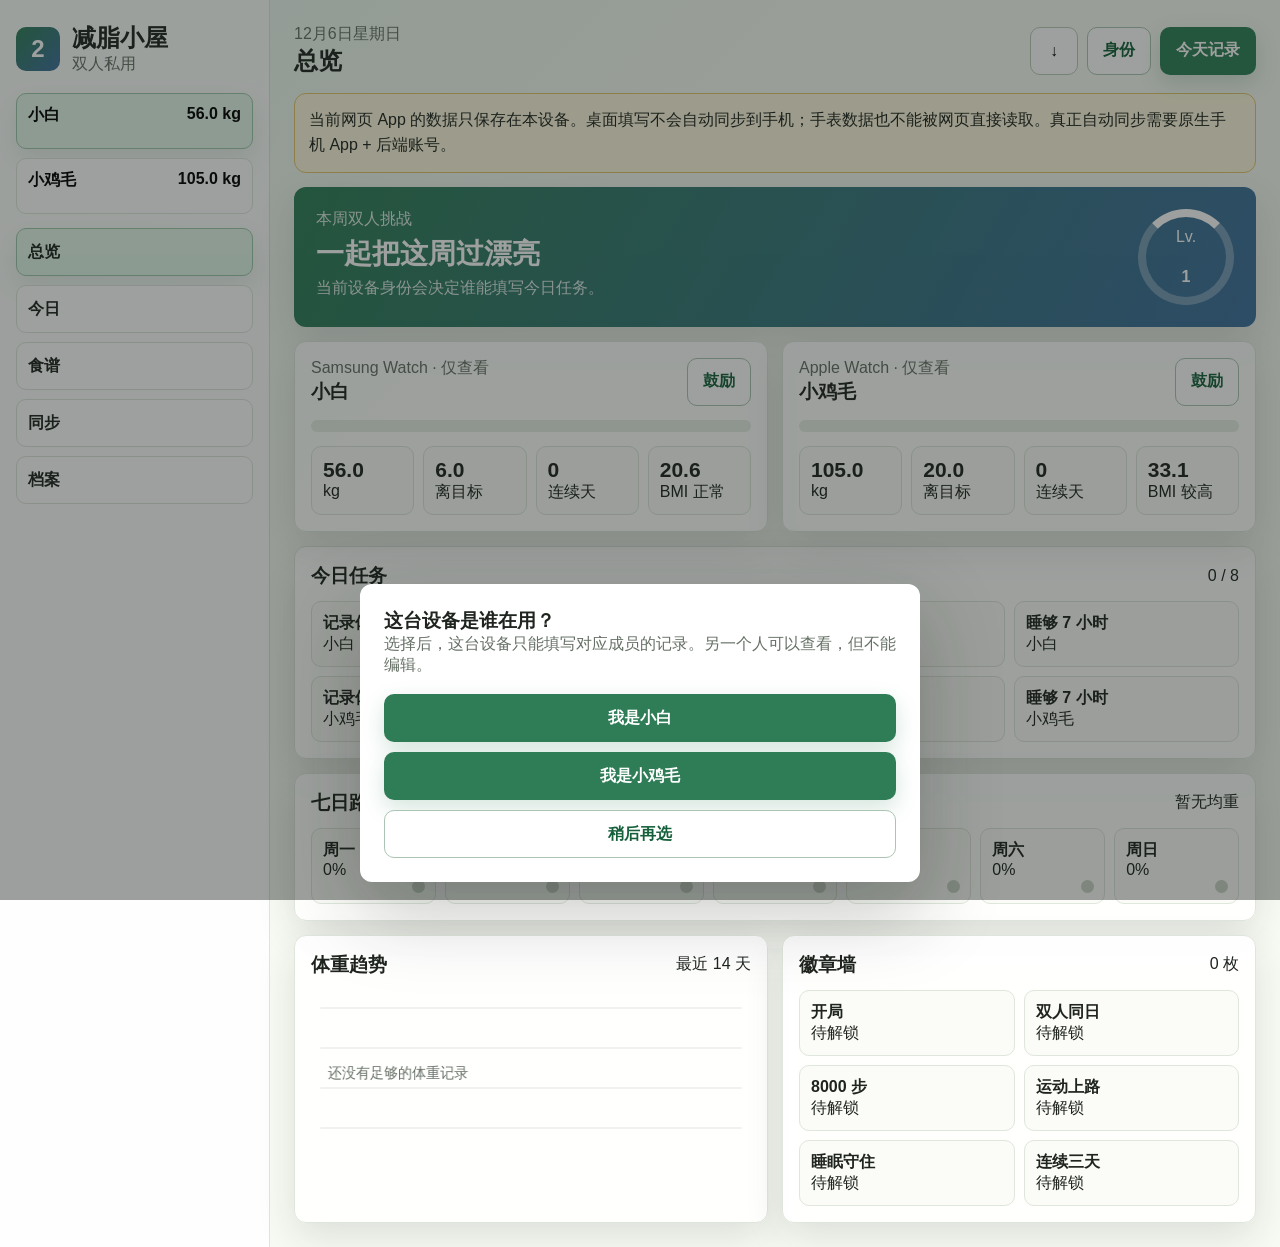
==== commit c1780fca: "Add device role lock and fix mobile overflow" ====
--- a/index.html
+++ b/index.html
@@ -2,16 +2,13 @@
 <html lang="zh-CN">
 <head>
 <meta charset="UTF-8"><meta name="viewport" content="width=device-width,initial-scale=1,viewport-fit=cover">
-<title>减脂小屋</title>
-<link rel="manifest" href="./manifest.json"><link rel="apple-touch-icon" href="./icon.svg"><meta name="theme-color" content="#2f7d57"><meta name="apple-mobile-web-app-capable" content="yes"><meta name="apple-mobile-web-app-title" content="减脂小屋">
+<title>减脂小屋</title><link rel="manifest" href="./manifest.json"><meta name="theme-color" content="#2f7d57"><meta name="apple-mobile-web-app-capable" content="yes"><meta name="apple-mobile-web-app-title" content="减脂小屋">
 <style>
-:root{--ink:#1f241f;--muted:#687167;--line:#dfe6dc;--bg:#f8faf4;--green:#2f7d57;--blue:#3f6f9f;--mint:#dff4e7;--gold:#f6e7c8;--rose:#b85b6b;--shadow:0 16px 42px rgba(30,40,32,.12)}*{box-sizing:border-box}body{margin:0;background:linear-gradient(135deg,#e7f6ed,transparent 36%),linear-gradient(225deg,#e2effc,transparent 34%),var(--bg);color:var(--ink);font-family:"Microsoft YaHei","PingFang SC","Segoe UI",sans-serif}button,input,textarea,select{font:inherit}button{cursor:pointer;font-weight:800}.app{display:grid;grid-template-columns:280px 1fr;min-height:100vh}.side{padding:24px 18px;border-right:1px solid var(--line);background:rgba(255,255,255,.82);backdrop-filter:blur(14px)}.brand{display:flex;gap:12px;align-items:center;margin-bottom:22px}.logo{display:grid;place-items:center;width:46px;height:46px;border-radius:10px;background:linear-gradient(135deg,var(--green),var(--blue));color:white;font-size:25px;font-weight:900}h1,h2,h3,p{margin:0}.brand h1{font-size:22px}.muted,.eyebrow,label span,.small{color:var(--muted)}.tabs,.nav{display:grid;gap:10px}.tabs{margin-bottom:18px}.tab,.nav button{border:1px solid transparent;border-radius:10px;background:transparent;color:var(--ink);text-align:left}.tab{display:flex;justify-content:space-between;padding:13px}.nav button{min-height:48px;padding:12px 14px}.tab.active,.nav button.active{border-color:#a9cbb5;background:white;box-shadow:0 10px 28px rgba(47,125,87,.12)}main{min-width:0;padding:26px}.top{display:flex;align-items:center;justify-content:space-between;gap:16px;margin-bottom:18px}.top h2{font-size:30px}.actions{display:flex;gap:10px}.btn,.ghost,.icon{min-height:48px;border-radius:10px;border:1px solid transparent;padding:0 16px}.btn{background:var(--green);color:white;box-shadow:0 10px 24px rgba(47,125,87,.22)}.ghost{border-color:#acc4b4;background:white;color:#155f3b}.icon{width:48px;padding:0;border-color:#bdcabb;background:white;font-size:22px}.view{display:none}.view.active{display:block}.hero{display:flex;align-items:center;justify-content:space-between;gap:18px;border-radius:12px;padding:26px;min-height:168px;background:linear-gradient(120deg,rgba(47,125,87,.96),rgba(63,111,159,.88));color:white;box-shadow:var(--shadow);margin-bottom:16px}.hero .eyebrow,.hero p{color:rgba(255,255,255,.84)}.hero h3{font-size:30px;margin:6px 0}.level{display:grid;place-items:center;width:106px;height:106px;border-radius:50%;border:9px solid rgba(255,255,255,.3);border-top-color:white}.level strong{font-size:34px}.grid2,.sync,.meal-layout{display:grid;grid-template-columns:repeat(2,minmax(0,1fr));gap:16px}.panel,.card,.device,.meal-card{border:1px solid var(--line);border-radius:12px;background:rgba(255,255,255,.94);box-shadow:var(--shadow);padding:18px}.panel{margin-top:16px}.head,.player-top{display:flex;align-items:center;justify-content:space-between;gap:10px;margin-bottom:12px}.bar{height:13px;border-radius:999px;background:#e7eee5;overflow:hidden;margin:16px 0}.bar i{display:block;height:100%;background:linear-gradient(90deg,var(--green),#c4812d)}.stats,.quests,.badges,.path,.road{display:grid;gap:10px}.stats{grid-template-columns:repeat(4,1fr)}.stats div,.quest,.badge,.node,.road div{border:1px solid var(--line);border-radius:10px;background:#fbfcf8;padding:12px}.stats strong,.stats span,.quest strong,.quest span,.badge strong,.badge span,.node strong,.node span,.meal span,.meal strong{display:block}.stats strong{font-size:22px}.quests{grid-template-columns:repeat(4,1fr)}.quest.done{border-color:#96c8a8;background:var(--mint);box-shadow:inset 0 0 0 2px rgba(47,125,87,.14)}.badges{grid-template-columns:repeat(2,1fr)}.badge.on{border-color:#d2b35f;background:linear-gradient(135deg,#fff5d8,#dceafa);box-shadow:0 14px 30px rgba(196,129,45,.18);outline:2px solid rgba(196,129,45,.18)}.badge.on strong:before{content:"✓ ";color:var(--green)}.badge.on span{color:#245d36;font-weight:900}.path{grid-template-columns:repeat(7,minmax(84px,1fr));overflow-x:auto}.node{min-height:82px;position:relative}.node:after{content:"";position:absolute;right:12px;bottom:12px;width:16px;height:16px;border-radius:50%;background:#cad2c8}.node.lit{background:var(--gold);border-color:#e1c56e}.node.lit:after{background:#c4812d}.form{display:grid;grid-template-columns:repeat(2,1fr);gap:14px;max-width:980px}label{display:grid;gap:7px}input,textarea,select{width:100%;border:1px solid var(--line);border-radius:10px;background:white;padding:13px;outline:none}.wide{grid-column:1/-1}.form-actions{display:flex;justify-content:flex-end;gap:10px}.chips{display:flex;flex-wrap:wrap;gap:8px;margin-top:12px}.chip{display:inline-flex;align-items:center;gap:8px;border-radius:999px;background:var(--mint);color:#155f3b;padding:8px 11px}.chip button{border:0;border-radius:50%;width:22px;height:22px;background:rgba(47,125,87,.16)}.menu-grid{display:grid;grid-template-columns:repeat(7,minmax(235px,1fr));gap:14px;overflow-x:auto}.meal{border-top:1px solid var(--line);margin-top:12px;padding-top:12px}.meal span{font-size:13px;line-height:1.5;margin-top:6px}.device strong{display:inline-block;margin-top:12px;border-radius:999px;background:#f5dfe4;color:var(--rose);padding:8px 11px}.road{grid-template-columns:repeat(4,1fr)}.road strong{display:grid;place-items:center;width:32px;height:32px;border-radius:50%;background:var(--green);color:white;margin-bottom:8px}.sheet{position:fixed;inset:0;z-index:30;display:none;align-items:flex-end;justify-content:center;background:rgba(22,30,24,.42);padding:18px}.sheet.show{display:flex}.sheet-card{position:relative;width:min(560px,100%);border-radius:12px;background:white;box-shadow:0 28px 80px rgba(22,30,24,.25);padding:24px}.sheet-card h3{margin:6px 0 14px;font-size:24px}.sheet-card ol{display:grid;gap:10px;margin:0;padding-left:22px}.sheet-card li,.note{line-height:1.55}.note{margin-top:14px;color:var(--muted)}.close{position:absolute;right:12px;top:12px;width:40px;height:40px;border:1px solid var(--line);border-radius:10px;background:white;font-size:24px}.toast{position:fixed;left:50%;bottom:22px;z-index:40;transform:translate(-50%,12px);max-width:calc(100vw - 32px);border-radius:10px;background:#1f241f;color:white;padding:12px 16px;opacity:0;pointer-events:none;transition:.2s}.toast.show{opacity:1;transform:translate(-50%,0)}@media(max-width:1080px){.app{grid-template-columns:1fr}.side{border-right:0;border-bottom:1px solid var(--line)}.tabs{grid-template-columns:repeat(2,1fr)}.nav{grid-template-columns:repeat(5,1fr)}}@media(max-width:760px){main,.side{padding:16px}.side{position:sticky;top:0;z-index:10;background:rgba(255,255,255,.96)}main{padding-bottom:96px}.brand{margin-bottom:12px}.logo{width:40px;height:40px}.brand h1{font-size:19px}.tabs{grid-template-columns:repeat(2,1fr);margin-bottom:10px}.tab{min-height:58px;padding:10px 12px}.nav{position:fixed;left:12px;right:12px;bottom:12px;z-index:20;grid-template-columns:repeat(5,1fr);gap:6px;border:1px solid var(--line);border-radius:14px;background:rgba(255,255,255,.97);box-shadow:0 18px 50px rgba(31,36,31,.2);padding:8px}.nav button{min-height:50px;padding:7px 2px;text-align:center;font-size:13px}.top,.hero{align-items:flex-start;flex-direction:column}.top h2{font-size:25px}.actions{width:100%;flex-wrap:wrap}.actions .btn,.actions .ghost{flex:1 1 132px}.hero h3{font-size:24px}.grid2,.sync,.meal-layout,.form,.quests,.badges,.road{grid-template-columns:1fr}.stats{grid-template-columns:repeat(2,1fr)}.quest,.badge,.node,.stats div{min-height:72px}.btn,.ghost,.icon{min-height:52px}.form-actions{flex-direction:column}.menu-grid{grid-template-columns:repeat(7,minmax(245px,1fr))}}
+:root{--ink:#1f241f;--muted:#667066;--line:#dfe6dc;--bg:#f8faf4;--green:#2f7d57;--blue:#3f6f9f;--mint:#e2f6ea;--gold:#fff0c8;--rose:#b85b6b;--shadow:0 14px 38px rgba(31,36,31,.12)}*{box-sizing:border-box}html,body{max-width:100%;overflow-x:hidden}body{margin:0;background:linear-gradient(135deg,#e8f7ee,transparent 34%),var(--bg);color:var(--ink);font-family:"Microsoft YaHei","PingFang SC","Segoe UI",sans-serif}button,input,textarea,select{font:inherit}button{font-weight:800;cursor:pointer}h1,h2,h3,p{margin:0}.app{display:grid;grid-template-columns:270px minmax(0,1fr);min-height:100vh}.side{padding:22px 16px;border-right:1px solid var(--line);background:rgba(255,255,255,.9)}.brand{display:flex;gap:12px;align-items:center;margin-bottom:18px}.logo{display:grid;place-items:center;width:44px;height:44px;border-radius:10px;background:linear-gradient(135deg,var(--green),var(--blue));color:white;font-size:24px;font-weight:900}.muted,.eyebrow,label span,.small{color:var(--muted)}.tabs,.nav{display:grid;gap:9px}.tabs{grid-template-columns:1fr;margin-bottom:14px}.tab,.nav button,.btn,.ghost,.icon{border-radius:10px;border:1px solid transparent}.tab{display:flex;justify-content:space-between;min-height:56px;padding:11px;background:white;border-color:var(--line)}.tab.active,.nav button.active{border-color:#9fc7ac;background:var(--mint);box-shadow:0 10px 24px rgba(47,125,87,.12)}.tab.locked{opacity:.55}.nav button{min-height:48px;padding:11px;background:white;color:var(--ink);text-align:left;border-color:var(--line)}main{min-width:0;padding:24px}.top{display:flex;justify-content:space-between;gap:12px;align-items:center;margin-bottom:16px}.actions{display:flex;gap:9px}.btn,.ghost,.icon{min-height:48px;padding:0 15px}.btn{background:var(--green);color:white;box-shadow:0 8px 22px rgba(47,125,87,.2)}.ghost{background:white;color:#155f3b;border-color:#acc4b4}.icon{width:48px;background:white;border-color:#bdcabb}.view{display:none}.view.active{display:block}.hero{display:flex;justify-content:space-between;gap:16px;border-radius:12px;padding:22px;margin-bottom:14px;background:linear-gradient(120deg,var(--green),var(--blue));color:white;box-shadow:var(--shadow)}.hero p,.hero .eyebrow{color:rgba(255,255,255,.84)}.hero h3{margin:5px 0;font-size:28px}.level{display:grid;place-items:center;width:96px;height:96px;border-radius:50%;border:8px solid rgba(255,255,255,.3);border-top-color:white}.grid2,.sync,.meal-layout{display:grid;grid-template-columns:repeat(2,minmax(0,1fr));gap:14px}.panel,.card,.device,.meal-card{min-width:0;border:1px solid var(--line);border-radius:12px;background:rgba(255,255,255,.95);box-shadow:var(--shadow);padding:16px}.panel{margin-top:14px}.head,.player-top{display:flex;justify-content:space-between;gap:10px;align-items:center;margin-bottom:12px}.bar{height:12px;border-radius:99px;background:#e7eee5;overflow:hidden;margin:14px 0}.bar i{display:block;height:100%;background:linear-gradient(90deg,var(--green),#c4812d)}.stats,.quests,.badges,.path,.road{display:grid;gap:9px}.stats{grid-template-columns:repeat(4,minmax(0,1fr))}.stats div,.quest,.badge,.node,.road div{min-width:0;border:1px solid var(--line);border-radius:10px;background:#fbfcf8;padding:11px}.stats strong,.stats span,.quest strong,.quest span,.badge strong,.badge span,.node strong,.node span,.meal strong,.meal span{display:block}.stats strong{font-size:21px}.quests{grid-template-columns:repeat(4,minmax(0,1fr))}.quest.done{border-color:#96c8a8;background:var(--mint);box-shadow:inset 0 0 0 2px rgba(47,125,87,.14)}.badges{grid-template-columns:repeat(2,minmax(0,1fr))}.badge.on{border-color:#d2b35f;background:linear-gradient(135deg,#fff5d8,#dceafa);outline:2px solid rgba(196,129,45,.18)}.badge.on strong:before{content:"✓ ";color:var(--green)}.badge.on span{color:#245d36;font-weight:900}.path{grid-template-columns:repeat(7,minmax(0,1fr));width:100%;overflow:hidden}.node{min-height:76px;position:relative}.node:after{content:"";position:absolute;right:10px;bottom:10px;width:13px;height:13px;border-radius:50%;background:#cad2c8}.node.lit{background:var(--gold);border-color:#e1c56e}.node.lit:after{background:#c4812d}canvas{display:block;width:100%!important;max-width:100%;height:170px}.form{display:grid;grid-template-columns:repeat(2,minmax(0,1fr));gap:13px;max-width:980px}label{display:grid;gap:7px}input,textarea,select{width:100%;min-width:0;border:1px solid var(--line);border-radius:10px;background:white;padding:13px}.wide{grid-column:1/-1}.form-actions{display:flex;gap:9px;justify-content:flex-end}.chips{display:flex;flex-wrap:wrap;gap:8px;margin-top:12px}.chip{display:inline-flex;align-items:center;gap:8px;border-radius:99px;background:var(--mint);padding:8px 11px}.chip button{border:0;border-radius:50%;width:22px;height:22px;background:rgba(47,125,87,.15)}.menu-grid{display:grid;grid-template-columns:repeat(7,minmax(230px,1fr));gap:12px;overflow-x:auto;max-width:100%}.meal{border-top:1px solid var(--line);padding-top:11px;margin-top:11px}.meal span{font-size:13px;line-height:1.5;margin-top:5px}.device strong,.role-pill{display:inline-block;border-radius:99px;background:#f5dfe4;color:var(--rose);padding:8px 11px;margin-top:10px}.road{grid-template-columns:repeat(4,minmax(0,1fr))}.road strong{display:grid;place-items:center;width:32px;height:32px;border-radius:50%;background:var(--green);color:white;margin-bottom:8px}.notice{border:1px solid #e2c66d;background:#fff8df;border-radius:12px;padding:14px;line-height:1.55;margin-bottom:14px}.sheet{position:fixed;inset:0;z-index:30;display:none;align-items:flex-end;justify-content:center;background:rgba(22,30,24,.42);padding:18px}.sheet.show{display:flex}.sheet-card{width:min(560px,100%);border-radius:12px;background:white;padding:24px;box-shadow:0 28px 80px rgba(22,30,24,.25)}.sheet-card ol{line-height:1.6}.toast{position:fixed;left:50%;bottom:22px;z-index:40;transform:translate(-50%,12px);max-width:calc(100vw - 32px);border-radius:10px;background:#1f241f;color:white;padding:12px 16px;opacity:0;transition:.2s}.toast.show{opacity:1;transform:translate(-50%,0)}@media(max-width:900px){.app{grid-template-columns:1fr}.side{position:sticky;top:0;z-index:10;border-right:0;border-bottom:1px solid var(--line)}.brand{margin-bottom:10px}.tabs{grid-template-columns:repeat(2,minmax(0,1fr));margin-bottom:10px}.nav{position:fixed;left:10px;right:10px;bottom:10px;z-index:20;grid-template-columns:repeat(5,minmax(0,1fr));gap:5px;border:1px solid var(--line);border-radius:14px;background:rgba(255,255,255,.97);box-shadow:0 18px 50px rgba(31,36,31,.2);padding:7px}.nav button{text-align:center;font-size:13px;min-height:50px;padding:6px 2px}main{padding:16px 14px 96px}.top,.hero{align-items:flex-start;flex-direction:column}.top h2{font-size:24px}.actions{width:100%;flex-wrap:wrap}.actions .btn,.actions .ghost{flex:1 1 130px}.hero h3{font-size:23px}.level{width:82px;height:82px}.grid2,.sync,.meal-layout,.form,.quests,.badges,.road{grid-template-columns:1fr}.stats{grid-template-columns:repeat(2,minmax(0,1fr))}.path{grid-template-columns:repeat(7,minmax(38px,1fr));gap:6px}.node{min-height:62px;padding:8px 4px;text-align:center;font-size:12px}.node:after{display:none}.form-actions{flex-direction:column}.btn,.ghost,.icon{min-height:52px}.menu-grid{grid-template-columns:1fr;overflow-x:visible}.panel,.card,.device,.meal-card{padding:14px}}
 </style>
 </head>
 <body>
-<div class="app"><aside class="side"><div class="brand"><span class="logo">2</span><div><h1>减脂小屋</h1><p class="muted">双人私用</p></div></div><div class="tabs"><button class="tab active" data-person="me"><span>小白</span><strong id="miniMe">-- kg</strong></button><button class="tab" data-person="partner"><span>小鸡毛</span><strong id="miniPartner">-- kg</strong></button></div><nav class="nav"><button class="active" data-view="dash">总览</button><button data-view="log">今日</button><button data-view="meals">食谱</button><button data-view="sync">同步</button><button data-view="profile">档案</button></nav></aside><main><header class="top"><div><p class="eyebrow" id="today"></p><h2 id="title">总览</h2></div><div class="actions"><button class="icon" id="exportBtn">↓</button><button class="ghost" id="installBtn">安装 App</button><button class="btn" id="todayBtn">今天记录</button></div></header><section class="view active" id="dashView"><div class="hero"><div><p class="eyebrow">本周双人挑战</p><h3 id="duoTitle">一起把这周过漂亮</h3><p id="duoHint">完成饮水、运动、睡眠和记录任务，会自动点亮路线。</p></div><div class="level"><span>Lv.</span><strong id="level">1</strong></div></div><div class="grid2"><article class="card" id="meCard"></article><article class="card" id="partnerCard"></article></div><section class="panel"><div class="head"><h3>今日任务</h3><span id="questProgress">0 / 8</span></div><div class="quests" id="quests"></div></section><section class="panel"><div class="head"><h3>七日路线</h3><span id="weekAvg">--</span></div><div class="path" id="path"></div></section><div class="grid2"><section class="panel"><div class="head"><h3>体重趋势</h3><span>最近 14 天</span></div><canvas id="chart" height="170"></canvas></section><section class="panel"><div class="head"><h3>徽章墙</h3><span id="badgeCount">0 枚</span></div><div class="badges" id="badges"></div></section></div></section><section class="view" id="logView"><form class="form" id="dailyForm"><label><span>日期</span><input id="entryDate" name="date" type="date" required></label><label><span>体重 kg</span><input id="weight" name="weight" type="number" step="0.1"></label><label><span>步数</span><input id="steps" name="steps" type="number" step="100"></label><label><span>运动分钟</span><input id="exercise" name="exercise" type="number"></label><label><span>饮水 ml</span><input id="water" name="water" type="number" step="50"></label><label><span>摄入 kcal</span><input id="calories" name="calories" type="number" step="10"></label><label><span>睡眠小时</span><input id="sleep" name="sleep" type="number" step="0.1"></label><label><span>心情</span><select id="mood" name="mood"><option value="">未选择</option><option>轻松</option><option>稳定</option><option>疲惫</option><option>很饿</option></select></label><label class="wide"><span>备注</span><textarea id="notes" name="notes" rows="3" placeholder="经期、外食、压力、胃口、训练感受"></textarea></label><div class="form-actions wide"><button class="ghost" id="copyBtn" type="button">沿用昨天</button><button class="btn">保存记录</button></div></form></section><section class="view" id="mealsView"><div class="meal-layout"><section class="panel"><div class="head"><h3>冰箱</h3><button class="ghost" id="clearFridge" type="button">清空</button></div><form id="fridgeForm" style="display:flex;gap:10px"><input id="fridgeInput" placeholder="鸡胸肉、鸡蛋、西兰花、豆腐"><button class="btn">加入</button></form><div class="chips" id="fridgeList"></div></section><section class="panel"><div class="head"><h3>偏好</h3><span id="calorieTarget">-- kcal</span></div><label><span>饱腹感</span><select id="satiety"><option value="high">高</option><option value="medium">中</option></select></label><br><label><span>烹饪时间</span><select id="cookTime"><option value="quick">30 分钟内</option><option value="normal">45 分钟内</option></select></label><br><button class="btn" id="generateMeals" style="width:100%">生成本周菜单</button></section></div><section class="menu-grid" id="menuGrid"></section></section><section class="view" id="syncView"><div class="hero"><div><p class="eyebrow">设备同步蓝图</p><h3>Apple Watch + Samsung Watch 可以在这里汇合</h3><p>当前版本支持本地记录和同步包交换；自动抓取手表数据需要手机端 HealthKit / Samsung Health 权限和一个私有同步服务。</p></div></div><div class="sync"><article class="device"><span>小鸡毛</span><h3>Apple Watch</h3><p>来源：Apple Health / HealthKit</p><strong id="partnerSync">等待连接</strong></article><article class="device"><span>小白</span><h3>Samsung Watch</h3><p>来源：Samsung Health</p><strong id="meSync">等待连接</strong></article></div><div class="sync"><section class="panel"><div class="head"><h3>生成我的同步包</h3><span>给对方导入</span></div><textarea id="syncOut" rows="7" readonly></textarea><div class="form-actions"><button class="ghost" id="pairBtn">生成配对码</button><button class="btn" id="makeSync">生成同步包</button></div></section><section class="panel"><div class="head"><h3>导入对方同步包</h3><span>更新对方变化</span></div><textarea id="syncIn" rows="7" placeholder="把对方导出的同步包粘贴到这里"></textarea><div class="form-actions"><button class="btn" id="importSync">导入</button></div></section></div><section class="panel"><div class="head"><h3>之后真正自动同步需要</h3><span>升级路线</span></div><div class="road"><div><strong>1</strong><span>手机 App 读取健康权限</span></div><div><strong>2</strong><span>私有账号和双人绑定</span></div><div><strong>3</strong><span>加密同步体重、步数、运动、睡眠</span></div><div><strong>4</strong><span>双方只看彼此授权的数据</span></div></div></section></section><section class="view" id="profileView"><form class="form" id="profileForm"><label><span>昵称</span><input id="profileName" name="name"></label><label><span>类型</span><select id="profileType" name="type"><option value="small">小基数</option><option value="large">大基数</option></select></label><label><span>身高 cm</span><input id="height" name="height" type="number"></label><label><span>当前体重 kg</span><input id="currentWeight" name="currentWeight" type="number" step="0.1"></label><label><span>目标体重 kg</span><input id="goalWeight" name="goalWeight" type="number" step="0.1"></label><label><span>日目标 kcal</span><input id="calTarget" name="calorieTarget" type="number"></label><div class="form-actions wide"><button class="btn">保存档案</button></div></form></section></main></div><div class="sheet" id="installSheet"><div class="sheet-card"><button class="close" id="closeInstall">×</button><p class="eyebrow">手机安装</p><h3>把减脂小屋添加到主屏幕</h3><ol id="installSteps"></ol><p class="note">如果没有看到安装入口，请用 Safari、Chrome 或 Samsung Internet 打开，不要在微信、Instagram 等内置浏览器里打开。</p></div></div><div class="toast" id="toast"></div>
+<div class="app"><aside class="side"><div class="brand"><span class="logo">2</span><div><h1>减脂小屋</h1><p class="muted">双人私用</p></div></div><div class="tabs"><button class="tab active" data-person="me"><span>小白</span><strong id="miniMe">-- kg</strong></button><button class="tab" data-person="partner"><span>小鸡毛</span><strong id="miniPartner">-- kg</strong></button></div><nav class="nav"><button class="active" data-view="dash">总览</button><button data-view="log">今日</button><button data-view="meals">食谱</button><button data-view="sync">同步</button><button data-view="profile">档案</button></nav></aside><main><header class="top"><div><p class="eyebrow" id="today"></p><h2 id="title">总览</h2></div><div class="actions"><button class="icon" id="exportBtn">↓</button><button class="ghost" id="roleBtn">身份</button><button class="btn" id="todayBtn">今天记录</button></div></header><section class="view active" id="dashView"><div class="notice">当前网页 App 的数据只保存在本设备。桌面填写不会自动同步到手机；手表数据也不能被网页直接读取。真正自动同步需要原生手机 App + 后端账号。</div><div class="hero"><div><p class="eyebrow">本周双人挑战</p><h3 id="duoTitle">一起把这周过漂亮</h3><p id="duoHint">当前设备身份会决定谁能填写今日任务。</p></div><div class="level"><span>Lv.</span><strong id="level">1</strong></div></div><div class="grid2"><article class="card" id="meCard"></article><article class="card" id="partnerCard"></article></div><section class="panel"><div class="head"><h3>今日任务</h3><span id="questProgress">0 / 8</span></div><div class="quests" id="quests"></div></section><section class="panel"><div class="head"><h3>七日路线</h3><span id="weekAvg">--</span></div><div class="path" id="path"></div></section><div class="grid2"><section class="panel"><div class="head"><h3>体重趋势</h3><span>最近 14 天</span></div><canvas id="chart" height="170"></canvas></section><section class="panel"><div class="head"><h3>徽章墙</h3><span id="badgeCount">0 枚</span></div><div class="badges" id="badges"></div></section></div></section><section class="view" id="logView"><div class="notice" id="roleNotice"></div><form class="form" id="dailyForm"><label><span>日期</span><input id="entryDate" name="date" type="date" required></label><label><span>体重 kg</span><input id="weight" name="weight" type="number" step="0.1"></label><label><span>步数（未来由手表自动录入）</span><input id="steps" name="steps" type="number" step="100"></label><label><span>消耗 kcal（未来由手表自动录入）</span><input id="activeCalories" name="activeCalories" type="number" step="10"></label><label><span>运动分钟</span><input id="exercise" name="exercise" type="number"></label><label><span>饮水 ml</span><input id="water" name="water" type="number" step="50"></label><label><span>摄入 kcal</span><input id="calories" name="calories" type="number" step="10"></label><label><span>睡眠小时</span><input id="sleep" name="sleep" type="number" step="0.1"></label><label class="wide"><span>备注</span><textarea id="notes" name="notes" rows="3"></textarea></label><div class="form-actions wide"><button class="ghost" id="copyBtn" type="button">沿用昨天</button><button class="btn" id="saveDailyBtn">保存我的记录</button></div></form></section><section class="view" id="mealsView"><div class="meal-layout"><section class="panel"><div class="head"><h3>冰箱</h3><button class="ghost" id="clearFridge" type="button">清空</button></div><form id="fridgeForm" style="display:flex;gap:10px"><input id="fridgeInput" placeholder="鸡胸肉、鸡蛋、西兰花、豆腐"><button class="btn">加入</button></form><div class="chips" id="fridgeList"></div></section><section class="panel"><div class="head"><h3>偏好</h3><span id="calorieTarget">-- kcal</span></div><label><span>饱腹感</span><select id="satiety"><option value="high">高</option><option value="medium">中</option></select></label><br><button class="btn" id="generateMeals" style="width:100%">生成本周菜单</button></section></div><section class="menu-grid" id="menuGrid"></section></section><section class="view" id="syncView"><div class="hero"><div><p class="eyebrow">自动同步说明</p><h3>手表自动录入需要原生 App</h3><p>Apple Watch 需要 iOS HealthKit；Samsung Watch 建议走 Android Health Connect / Samsung Health。GitHub Pages 网页无法直接读取这些权限。</p></div></div><section class="panel"><div class="head"><h3>自动同步真正需要</h3><span>升级路线</span></div><div class="road"><div><strong>1</strong><span>iPhone/Android 原生健康权限</span></div><div><strong>2</strong><span>小白/小鸡毛账号绑定</span></div><div><strong>3</strong><span>云端同步体重、步数、消耗、睡眠</span></div><div><strong>4</strong><span>每个人只写自己的数据，只看授权数据</span></div></div></section></section><section class="view" id="profileView"><form class="form" id="profileForm"><label><span>昵称</span><input id="profileName" name="name"></label><label><span>类型</span><select id="profileType" name="type"><option value="small">小基数</option><option value="large">大基数</option></select></label><label><span>身高 cm</span><input id="height" name="height" type="number"></label><label><span>当前体重 kg</span><input id="currentWeight" name="currentWeight" type="number" step="0.1"></label><label><span>目标体重 kg</span><input id="goalWeight" name="goalWeight" type="number" step="0.1"></label><label><span>日目标 kcal</span><input id="calTarget" name="calorieTarget" type="number"></label><div class="form-actions wide"><button class="btn">保存我的档案</button></div></form></section></main></div><div class="sheet" id="roleSheet"><div class="sheet-card"><h3>这台设备是谁在用？</h3><p class="muted">选择后，这台设备只能填写对应成员的记录。另一个人可以查看，但不能编辑。</p><br><button class="btn" data-role="me" style="width:100%;margin-bottom:10px">我是小白</button><button class="btn" data-role="partner" style="width:100%;margin-bottom:10px">我是小鸡毛</button><button class="ghost" id="closeRole" style="width:100%">稍后再选</button></div></div><div class="toast" id="toast"></div>
 <script>
-const key='couple-fat-loss-app-v4';const todayISO=()=>new Date().toISOString().slice(0,10);const foods={protein:['鸡胸肉','鸡腿肉','牛肉','虾','鱼','鸡蛋','豆腐','瘦猪肉'],carb:['米饭','糙米','燕麦','红薯','玉米','土豆','全麦面包','荞麦面','意面'],veg:['西兰花','菠菜','番茄','蘑菇','胡萝卜','白菜','芦笋','彩椒','茄子','冬瓜'],fat:['牛油果','橄榄油','坚果','花生酱','芝麻酱']};const mealNames={breakfast:['鸡蛋燕麦粥','鸡蛋全麦盘','豆腐蔬菜汤','红薯鸡蛋碗'],lunch:['高蛋白菜饭','熟蔬炒菜拼盘','烤肉蔬菜碗','荞麦熟拌菜盒'],dinner:['暖胃豆腐锅','清爽鱼虾盘','蔬菜蛋白汤','少油家常套餐']};const def={activePerson:'me',activeView:'dash',pairCode:'',lastSync:{me:'',partner:''},fridge:['鸡蛋','鸡胸肉','豆腐','西兰花','番茄','红薯'],preferences:{satiety:'high',cookTime:'quick'},cheers:[],people:{me:{name:'小白',type:'small',device:'Samsung Watch',height:165,currentWeight:56,goalWeight:50,calorieTarget:1450,entries:{}},partner:{name:'小鸡毛',type:'large',device:'Apple Watch',height:178,currentWeight:105,goalWeight:85,calorieTarget:2100,entries:{}}},mealPlan:[]};let state=load(),deferredInstallPrompt=null;function load(){try{return merge(JSON.parse(localStorage.getItem(key)||localStorage.getItem('couple-fat-loss-app-v3')||'{}'))}catch{return structuredClone(def)}}function merge(s){const m={...structuredClone(def),...s,preferences:{...def.preferences,...s.preferences},lastSync:{...def.lastSync,...s.lastSync},people:{me:{...def.people.me,...s.people?.me,entries:s.people?.me?.entries||{}},partner:{...def.people.partner,...s.people?.partner,entries:s.people?.partner?.entries||{}}}};if(m.people.me.name==='我')m.people.me.name='小白';if(m.people.partner.name==='男朋友')m.people.partner.name='小鸡毛';return m}function save(msg){localStorage.setItem(key,JSON.stringify(state));if(msg)toast(msg);render()}function p(){return state.people[state.activePerson]}function entry(k=state.activePerson,d=todayISO()){return state.people[k].entries[d]||{date:d}}function offset(d,n){const x=new Date(d+'T00:00:00');x.setDate(x.getDate()+n);return x.toISOString().slice(0,10)}function sorted(person=p()){return Object.values(person.entries).filter(e=>e.weight||e.steps||e.exercise||e.water||e.calories||e.sleep).sort((a,b)=>a.date.localeCompare(b.date))}function weight(person=p()){return sorted(person).filter(e=>+e.weight).at(-1)?.weight??person.currentWeight}function target(person,k){return{exercise:person.type==='large'?35:45,water:person.type==='large'?2800:2000,calories:person.calorieTarget,sleep:7.5,steps:8000}[k]}function score(k,d=todayISO()){const person=state.people[k],e=entry(k,d),checks=[+e.weight>0,+e.steps>=target(person,'steps'),+e.exercise>=target(person,'exercise'),+e.water>=target(person,'water'),+e.calories>0&&+e.calories<=target(person,'calories')+150,+e.sleep>=7];return Math.round(checks.filter(Boolean).length/checks.length*100)}function bmi(person){const h=+person.height/100,w=+weight(person);return h&&w?w/(h*h):0}function bmiLabel(v){return!v?'--':v<18.5?'偏低':v<24?'正常':v<28?'偏高':'较高'}function streak(person){let s=0,d=todayISO();while(person.entries[d]){s++;d=offset(d,-1)}return s}function esc(v){return String(v).replaceAll('&','&amp;').replaceAll('<','&lt;').replaceAll('>','&gt;').replaceAll('"','&quot;').replaceAll("'",'&#039;')}function toast(m){const t=document.querySelector('#toast');t.textContent=m;t.classList.add('show');clearTimeout(toast.t);toast.t=setTimeout(()=>t.classList.remove('show'),1800)}function render(){document.querySelector('#today').textContent=new Intl.DateTimeFormat('zh-CN',{month:'long',day:'numeric',weekday:'long'}).format(new Date());document.querySelector('#miniMe').textContent=format(weight(state.people.me),1)+' kg';document.querySelector('#miniPartner').textContent=format(weight(state.people.partner),1)+' kg';document.querySelectorAll('.tab').forEach(x=>x.classList.toggle('active',x.dataset.person===state.activePerson));document.querySelectorAll('.nav button').forEach(x=>x.classList.toggle('active',x.dataset.view===state.activeView));document.querySelectorAll('.view').forEach(x=>x.classList.toggle('active',x.id===state.activeView+'View'));document.querySelector('#title').textContent={dash:'总览',log:'今日',meals:'食谱',sync:'同步',profile:'档案'}[state.activeView];renderDash();renderForms();renderFridge();renderMenu();renderSync()}function renderDash(){const total=Math.round((score('me')+score('partner'))/2),entries=sorted(state.people.me).length+sorted(state.people.partner).length;document.querySelector('#level').textContent=Math.max(1,Math.floor(entries/5)+1);document.querySelector('#duoTitle').textContent=total>=80?'今天双人进度很稳':'今天还可以再点亮几格';document.querySelector('#duoHint').textContent=state.cheers.at(-1)?`${state.cheers.at(-1).from} 给 ${state.cheers.at(-1).to}：${state.cheers.at(-1).text}`:'记录越完整，路线越亮；互相鼓励也会留下来。';card('me',document.querySelector('#meCard'));card('partner',document.querySelector('#partnerCard'));quests();path();badges();chart()}function card(k,el){const person=state.people[k],sc=score(k),w=weight(person),left=Math.max(0,Math.abs(+w-+person.goalWeight)),b=bmi(person);el.innerHTML=`<div class="player-top"><div><span class="small">${esc(person.device)}</span><h3>${esc(person.name)}</h3></div><button class="ghost" data-cheer="${k}">鼓励</button></div><div class="bar"><i style="width:${sc}%"></i></div><div class="stats"><div><strong>${format(w,1)}</strong><span>kg</span></div><div><strong>${format(left,1)}</strong><span>离目标</span></div><div><strong>${streak(person)}</strong><span>连续天</span></div><div><strong>${format(b,1)}</strong><span>BMI ${bmiLabel(b)}</span></div></div>`}function quests(){const qs=['me','partner'].flatMap(k=>{const person=state.people[k],e=entry(k);return[{o:person.name,l:'记录体重',d:+e.weight>0},{o:person.name,l:'喝够水',d:+e.water>=target(person,'water')},{o:person.name,l:'完成运动',d:+e.exercise>=target(person,'exercise')},{o:person.name,l:'睡够 7 小时',d:+e.sleep>=7}]});document.querySelector('#questProgress').textContent=`${qs.filter(q=>q.d).length} / ${qs.length}`;document.querySelector('#quests').innerHTML=qs.map(q=>`<article class="quest ${q.d?'done':''}"><strong>${q.l}</strong><span>${q.o}</span></article>`).join('')}function path(){const days=Array.from({length:7},(_,i)=>offset(todayISO(),i-6));const ws=days.flatMap(d=>['me','partner'].map(k=>entry(k,d).weight).filter(Boolean));document.querySelector('#weekAvg').textContent=ws.length?'双人均重 '+format(ws.reduce((a,b)=>a+ +b,0)/ws.length,1)+' kg':'暂无均重';document.querySelector('#path').innerHTML=days.map(d=>{const s=(score('me',d)+score('partner',d))/2,l=new Intl.DateTimeFormat('zh-CN',{weekday:'short'}).format(new Date(d+'T00:00:00'));return`<div class="node ${s>=50?'lit':''}"><strong>${l}</strong><span>${Math.round(s)}%</span></div>`}).join('')}function badges(){const defs=[['开局',sorted(state.people.me).length+sorted(state.people.partner).length>=1],['双人同日',Object.keys(state.people.me.entries).some(d=>state.people.partner.entries[d])],['饮水稳定',week('water')>=6],['运动上路',week('exercise')>=4],['睡眠守住',week('sleep')>=4],['连续三天',Math.max(streak(state.people.me),streak(state.people.partner))>=3]];document.querySelector('#badgeCount').textContent=defs.filter(b=>b[1]).length+' 枚';document.querySelector('#badges').innerHTML=defs.map(b=>`<div class="badge ${b[1]?'on':''}"><strong>${b[0]}</strong><span>${b[1]?'已点亮':'待解锁'}</span></div>`).join('')}function week(k){return Array.from({length:7},(_,i)=>offset(todayISO(),i-6)).reduce((c,d)=>c+['me','partner'].filter(pk=>{const person=state.people[pk],e=entry(pk,d);return k==='water'?+e.water>=target(person,'water'):k==='exercise'?+e.exercise>=target(person,'exercise'):+e.sleep>=7}).length,0)}function chart(){const c=document.querySelector('#chart'),ctx=c.getContext('2d'),r=devicePixelRatio||1,w=c.clientWidth||c.parentElement.clientWidth,h=170;c.width=w*r;c.height=h*r;ctx.scale(r,r);ctx.clearRect(0,0,w,h);for(let i=0;i<4;i++){ctx.strokeStyle='#dfe5dc';ctx.beginPath();ctx.moveTo(10,18+i*40);ctx.lineTo(w-10,18+i*40);ctx.stroke()}const days=Array.from({length:14},(_,i)=>offset(todayISO(),i-13)),lines=['me','partner'].map(k=>({color:k==='me'?'#2f7d57':'#3f6f9f',pts:days.map(d=>entry(k,d).weight)})),vals=lines.flatMap(l=>l.pts.filter(Boolean).map(Number));if(!vals.length){ctx.fillStyle='#687167';ctx.font='15px Microsoft YaHei';ctx.fillText('还没有足够的体重记录',18,88);return}const mn=Math.min(...vals)-.4,mx=Math.max(...vals)+.4,g=(w-34)/(days.length-1),yf=v=>142-((+v-mn)/(mx-mn||1))*112;lines.forEach(l=>{const first=l.pts.findIndex(Boolean);if(first<0)return;ctx.strokeStyle=l.color;ctx.lineWidth=3;ctx.beginPath();l.pts.forEach((v,i)=>{if(!v)return;const x=17+i*g,y=yf(v);i===first?ctx.moveTo(x,y):ctx.lineTo(x,y)});ctx.stroke()})}function renderForms(){const person=p(),e=entry(state.activePerson,document.querySelector('#entryDate').value||todayISO());set('entryDate',e.date||todayISO());['weight','steps','exercise','water','calories','sleep','mood','notes'].forEach(id=>set(id,e[id]||''));set('profileName',person.name);set('profileType',person.type);set('height',person.height);set('currentWeight',weight(person));set('goalWeight',person.goalWeight);set('calTarget',person.calorieTarget);document.querySelector('#calorieTarget').textContent=person.calorieTarget+' kcal';document.querySelector('#satiety').value=state.preferences.satiety;document.querySelector('#cookTime').value=state.preferences.cookTime}function set(id,v){const f=document.querySelector('#'+id);if(f&&document.activeElement!==f)f.value=v}function renderFridge(){document.querySelector('#fridgeList').innerHTML=state.fridge.map((x,i)=>`<span class="chip">${esc(x)}<button data-rm="${i}">×</button></span>`).join('')}function renderMenu(){if(!state.mealPlan.length)genMenu(false);document.querySelector('#menuGrid').innerHTML=state.mealPlan.map(day=>`<article class="meal-card"><h3>${day.day}</h3>${day.meals.map(m=>`<div class="meal"><strong>${esc(m.title)}</strong><span>${esc(m.detail)}</span><span>${esc(m.method)}</span><span>${m.kcal} kcal · 蛋白质 ${m.protein}g</span></div>`).join('')}</article>`).join('')}function genMenu(should=true){const kcal=+state.people.me.calorieTarget+ +state.people.partner.calorieTarget,cat=categorize(),note=bmiNote();state.mealPlan=['周一','周二','周三','周四','周五','周六','周日'].map((day,di)=>({day,meals:['breakfast','lunch','dinner'].map((slot,mi)=>{const protein=pick(cat.protein,di+mi),carb=pick(cat.carb,di+mi*2),veg=pick(cat.veg,di*2+mi),fat=pick(cat.fat,di+mi),mk=Math.round(kcal*[.29,.38,.33][mi]/10)*10;return{title:`${pick(mealNames[slot],di)} · ${protein}`,detail:`两人份：${protein} + ${carb} + 熟${veg}${state.preferences.satiety==='high'?` + 少量${fat}`:''}。${note}`,method:method(slot,protein,carb,veg,fat),kcal:mk,protein:Math.round(mk/20)}})}));if(should)save('本周菜单已生成')}function categorize(){const r={protein:['鸡蛋','豆腐','鸡胸肉'],carb:['燕麦','红薯','糙米'],veg:['西兰花','番茄','蘑菇'],fat:['橄榄油','坚果']};state.fridge.forEach(item=>Object.keys(foods).forEach(k=>{if(foods[k].some(f=>item.includes(f)||f.includes(item)))r[k]=[...new Set([item,...r[k]])]}));return r}function method(slot,p,c,v,f){const base={breakfast:`做法：${c}提前煮软或蒸熟；${p}煮/煎熟；${v}焯水或快炒，最后少油调味。`,lunch:`做法：${c}做主食；${p}用少油煎、烤或炒熟；${v}大火快炒到断生，分成两份装盘。`,dinner:`做法：锅里加水或清汤，先下${v}，再放${p}煮熟；${c}控制半拳到一拳，少盐收尾。`};return base[slot]+(state.preferences.satiety==='high'?` ${f}只放一小勺或一小把，增加饱腹感。`:'')+'不使用牛奶、酸奶、奶酪；蔬菜全部做熟。'}function bmiNote(){const mb=bmi(state.people.me),pb=bmi(state.people.partner);if(pb>=28&&mb<24)return'小鸡毛主食少一点，蛋白质和熟蔬菜多一点；小白按正常减脂份量。';if(pb>=28)return'两人都优先高蛋白、熟蔬菜和稳碳水，小鸡毛少油少糖。';if(mb<18.5)return'小白不要吃太低，保留主食和蛋白质。';return'按 BMI 保持温和热量差，不做极端节食。'}function renderSync(){document.querySelector('#meSync').textContent=state.lastSync.me?'上次同步 '+state.lastSync.me:'等待连接';document.querySelector('#partnerSync').textContent=state.lastSync.partner?'上次同步 '+state.lastSync.partner:'等待连接'}function pick(a,i){return a[i%a.length]}function format(v,d=0){return v===undefined||v===null||Number.isNaN(+v)?'--':(+v).toFixed(d)}function installGuide(){const ua=navigator.userAgent.toLowerCase();if(/iphone|ipad|ipod/.test(ua))return['请用 Safari 打开这个网址。','点击底部分享按钮。','选择“添加到主屏幕”。','点右上角“添加”，桌面就会出现减脂小屋。'];if(/android/.test(ua))return['请用 Chrome 或 Samsung Internet 打开这个网址。','点右上角菜单。','选择“安装应用”或“添加到主屏幕”。','确认后，桌面就会出现减脂小屋。'];return['请用手机浏览器打开这个网址。','在浏览器菜单里选择“安装应用”或“添加到主屏幕”。']}function showInstall(){document.querySelector('#installSteps').innerHTML=installGuide().map(x=>`<li>${esc(x)}</li>`).join('');document.querySelector('#installSheet').classList.add('show')}function hideInstall(){document.querySelector('#installSheet').classList.remove('show')}document.querySelectorAll('.tab').forEach(b=>b.onclick=()=>{state.activePerson=b.dataset.person;save()});document.querySelectorAll('.nav button').forEach(b=>b.onclick=()=>{state.activeView=b.dataset.view;save()});document.querySelector('#todayBtn').onclick=()=>{state.activeView='log';document.querySelector('#entryDate').value=todayISO();save()};document.querySelector('#exportBtn').onclick=()=>{const a=document.createElement('a');a.href=URL.createObjectURL(new Blob([JSON.stringify(state,null,2)],{type:'application/json'}));a.download=`减脂记录-${todayISO()}.json`;a.click();URL.revokeObjectURL(a.href)};window.addEventListener('beforeinstallprompt',e=>{e.preventDefault();deferredInstallPrompt=e});document.querySelector('#installBtn').onclick=async()=>{if(!deferredInstallPrompt)return showInstall();deferredInstallPrompt.prompt();await deferredInstallPrompt.userChoice;deferredInstallPrompt=null};document.querySelector('#closeInstall').onclick=hideInstall;document.querySelector('#installSheet').onclick=e=>{if(e.target.id==='installSheet')hideInstall()};document.querySelector('#dashView').onclick=e=>{const t=e.target.closest('[data-cheer]');if(!t)return;const to=t.dataset.cheer,from=state.people[to==='me'?'partner':'me'].name;state.cheers.push({from,to:state.people[to].name,text:'今天也一起稳稳来',at:new Date().toISOString()});save('鼓励已送达')};document.querySelector('#entryDate').onchange=renderForms;document.querySelector('#dailyForm').onsubmit=e=>{e.preventDefault();const f=new FormData(e.target),d=f.get('date')||todayISO(),en={date:d,weight:num(f.get('weight')),steps:num(f.get('steps')),exercise:num(f.get('exercise')),water:num(f.get('water')),calories:num(f.get('calories')),sleep:num(f.get('sleep')),mood:f.get('mood')||'',notes:(f.get('notes')||'').trim()};p().entries[d]=en;if(en.weight)p().currentWeight=en.weight;save('今日记录已保存，路线更新了')};document.querySelector('#copyBtn').onclick=()=>{const d=document.querySelector('#entryDate').value||todayISO(),y=p().entries[offset(d,-1)];if(!y)return toast('昨天还没有记录');['steps','exercise','water','calories','sleep','mood','notes'].forEach(k=>set(k,y[k]||''));toast('已沿用昨天')};document.querySelector('#profileForm').onsubmit=e=>{e.preventDefault();const f=new FormData(e.target);Object.assign(p(),{name:(f.get('name')||'').trim()||p().name,type:f.get('type'),height:+f.get('height'),currentWeight:+f.get('currentWeight'),goalWeight:+f.get('goalWeight'),calorieTarget:+f.get('calorieTarget')});state.mealPlan=[];save('档案已保存')};document.querySelector('#fridgeForm').onsubmit=e=>{e.preventDefault();const items=document.querySelector('#fridgeInput').value.split(/[，,、\s]+/).map(x=>x.trim()).filter(Boolean);state.fridge=[...new Set([...state.fridge,...items])];document.querySelector('#fridgeInput').value='';state.mealPlan=[];save('冰箱已更新')};document.querySelector('#fridgeList').onclick=e=>{if(e.target.dataset.rm===undefined)return;state.fridge.splice(+e.target.dataset.rm,1);state.mealPlan=[];save('已移除食材')};document.querySelector('#clearFridge').onclick=()=>{state.fridge=[];state.mealPlan=[];save('冰箱已清空')};document.querySelector('#generateMeals').onclick=()=>genMenu(true);document.querySelector('#satiety').onchange=()=>{state.preferences.satiety=document.querySelector('#satiety').value;state.mealPlan=[];save()};document.querySelector('#cookTime').onchange=()=>{state.preferences.cookTime=document.querySelector('#cookTime').value;save()};document.querySelector('#pairBtn').onclick=()=>{state.pairCode=Math.random().toString(36).slice(2,8).toUpperCase();document.querySelector('#syncOut').value=`配对码：${state.pairCode}\n这个码在真正接入云同步时用于绑定两个人。`;save('配对码已生成')};document.querySelector('#makeSync').onclick=()=>{const pk=state.activePerson,pay={app:'减脂小屋',version:2,personKey:pk,exportedAt:new Date().toISOString(),person:state.people[pk]};document.querySelector('#syncOut').value=btoa(unescape(encodeURIComponent(JSON.stringify(pay))));state.lastSync[pk]='刚刚导出';save('同步包已生成')};document.querySelector('#importSync').onclick=()=>{try{const pay=JSON.parse(decodeURIComponent(escape(atob(document.querySelector('#syncIn').value.trim()))));state.people[pay.personKey]={...state.people[pay.personKey],...pay.person,entries:{...state.people[pay.personKey].entries,...pay.person.entries}};state.lastSync[pay.personKey]=new Intl.DateTimeFormat('zh-CN',{month:'numeric',day:'numeric',hour:'2-digit',minute:'2-digit'}).format(new Date());document.querySelector('#syncIn').value='';save('对方数据已导入')}catch{toast('同步包格式不对')}};function num(v){return v===''||v===null?'':+v}window.onresize=chart;if('serviceWorker'in navigator&&location.protocol!=='file:')navigator.serviceWorker.register('./service-worker.js').catch(()=>{});render();
-</script>
-</body>
-</html>
+const key='couple-fat-loss-app-v5';const todayISO=()=>new Date().toISOString().slice(0,10);const def={activePerson:'me',activeView:'dash',deviceRole:'',fridge:['鸡蛋','鸡胸肉','豆腐','西兰花','番茄','红薯'],preferences:{satiety:'high'},cheers:[],people:{me:{name:'小白',type:'small',device:'Samsung Watch',height:165,currentWeight:56,goalWeight:50,calorieTarget:1450,entries:{}},partner:{name:'小鸡毛',type:'large',device:'Apple Watch',height:178,currentWeight:105,goalWeight:85,calorieTarget:2100,entries:{}}},mealPlan:[]};let state=load();function load(){try{return merge(JSON.parse(localStorage.getItem(key)||localStorage.getItem('couple-fat-loss-app-v4')||'{}'))}catch{return structuredClone(def)}}function merge(s){return{...structuredClone(def),...s,preferences:{...def.preferences,...s.preferences},people:{me:{...def.people.me,...s.people?.me,entries:s.people?.me?.entries||{}},partner:{...def.people.partner,...s.people?.partner,entries:s.people?.partner?.entries||{}}}}}function save(msg){localStorage.setItem(key,JSON.stringify(state));if(msg)toast(msg);render()}function p(){return state.people[state.activePerson]}function entry(k=state.activePerson,d=todayISO()){return state.people[k].entries[d]||{date:d}}function offset(d,n){const x=new Date(d+'T00:00:00');x.setDate(x.getDate()+n);return x.toISOString().slice(0,10)}function sorted(person=p()){return Object.values(person.entries).filter(e=>e.weight||e.steps||e.activeCalories||e.exercise||e.water||e.calories||e.sleep).sort((a,b)=>a.date.localeCompare(b.date))}function weight(person=p()){return sorted(person).filter(e=>+e.weight).at(-1)?.weight??person.currentWeight}function target(person,k){return{exercise:person.type==='large'?35:45,water:person.type==='large'?2800:2000,calories:person.calorieTarget,sleep:7,steps:8000}[k]}function score(k,d=todayISO()){const person=state.people[k],e=entry(k,d),checks=[+e.weight>0,+e.steps>=8000,+e.exercise>=target(person,'exercise'),+e.water>=target(person,'water'),+e.sleep>=7];return Math.round(checks.filter(Boolean).length/checks.length*100)}function bmi(person){const h=+person.height/100,w=+weight(person);return h&&w?w/(h*h):0}function bmiLabel(v){return!v?'--':v<18.5?'偏低':v<24?'正常':v<28?'偏高':'较高'}function streak(person){let s=0,d=todayISO();while(person.entries[d]){s++;d=offset(d,-1)}return s}function esc(v){return String(v).replaceAll('&','&amp;').replaceAll('<','&lt;').replaceAll('>','&gt;').replaceAll('"','&quot;').replaceAll("'",'&#039;')}function toast(m){const t=document.querySelector('#toast');t.textContent=m;t.classList.add('show');clearTimeout(toast.t);toast.t=setTimeout(()=>t.classList.remove('show'),1900)}function canEdit(){return !state.deviceRole||state.deviceRole===state.activePerson}function render(){document.querySelector('#today').textContent=new Intl.DateTimeFormat('zh-CN',{month:'long',day:'numeric',weekday:'long'}).format(new Date());document.querySelector('#miniMe').textContent=format(weight(state.people.me),1)+' kg';document.querySelector('#miniPartner').textContent=format(weight(state.people.partner),1)+' kg';document.querySelectorAll('.tab').forEach(x=>{x.classList.toggle('active',x.dataset.person===state.activePerson);x.classList.toggle('locked',state.deviceRole&&x.dataset.person!==state.deviceRole)});document.querySelectorAll('.nav button').forEach(x=>x.classList.toggle('active',x.dataset.view===state.activeView));document.querySelectorAll('.view').forEach(x=>x.classList.toggle('active',x.id===state.activeView+'View'));document.querySelector('#title').textContent={dash:'总览',log:'今日',meals:'食谱',sync:'同步',profile:'档案'}[state.activeView];renderDash();renderForms();renderFridge();renderMenu()}function renderDash(){const entries=sorted(state.people.me).length+sorted(state.people.partner).length;document.querySelector('#level').textContent=Math.max(1,Math.floor(entries/5)+1);card('me',document.querySelector('#meCard'));card('partner',document.querySelector('#partnerCard'));quests();path();badges();chart()}function card(k,el){const person=state.people[k],sc=score(k),w=weight(person),left=Math.max(0,Math.abs(+w-+person.goalWeight)),b=bmi(person),role=state.deviceRole===k?'本机可填写':'仅查看';el.innerHTML=`<div class="player-top"><div><span class="small">${esc(person.device)} · ${role}</span><h3>${esc(person.name)}</h3></div><button class="ghost" data-cheer="${k}">鼓励</button></div><div class="bar"><i style="width:${sc}%"></i></div><div class="stats"><div><strong>${format(w,1)}</strong><span>kg</span></div><div><strong>${format(left,1)}</strong><span>离目标</span></div><div><strong>${streak(person)}</strong><span>连续天</span></div><div><strong>${format(b,1)}</strong><span>BMI ${bmiLabel(b)}</span></div></div>`}function quests(){const qs=['me','partner'].flatMap(k=>{const person=state.people[k],e=entry(k);return[{o:person.name,l:'记录体重',d:+e.weight>0},{o:person.name,l:'8000 步',d:+e.steps>=8000},{o:person.name,l:'完成运动',d:+e.exercise>=target(person,'exercise')},{o:person.name,l:'睡够 7 小时',d:+e.sleep>=7}]});document.querySelector('#questProgress').textContent=`${qs.filter(q=>q.d).length} / ${qs.length}`;document.querySelector('#quests').innerHTML=qs.map(q=>`<article class="quest ${q.d?'done':''}"><strong>${q.l}</strong><span>${q.o}</span></article>`).join('')}function path(){const days=Array.from({length:7},(_,i)=>offset(todayISO(),i-6));document.querySelector('#path').innerHTML=days.map(d=>{const s=(score('me',d)+score('partner',d))/2,l=new Intl.DateTimeFormat('zh-CN',{weekday:'short'}).format(new Date(d+'T00:00:00'));return`<div class="node ${s>=50?'lit':''}"><strong>${l}</strong><span>${Math.round(s)}%</span></div>`}).join('');const ws=days.flatMap(d=>['me','partner'].map(k=>entry(k,d).weight).filter(Boolean));document.querySelector('#weekAvg').textContent=ws.length?'双人均重 '+format(ws.reduce((a,b)=>a+ +b,0)/ws.length,1)+' kg':'暂无均重'}function badges(){const defs=[['开局',sorted(state.people.me).length+sorted(state.people.partner).length>=1],['双人同日',Object.keys(state.people.me.entries).some(d=>state.people.partner.entries[d])],['8000 步',week('steps')>=4],['运动上路',week('exercise')>=4],['睡眠守住',week('sleep')>=4],['连续三天',Math.max(streak(state.people.me),streak(state.people.partner))>=3]];document.querySelector('#badgeCount').textContent=defs.filter(b=>b[1]).length+' 枚';document.querySelector('#badges').innerHTML=defs.map(b=>`<div class="badge ${b[1]?'on':''}"><strong>${b[0]}</strong><span>${b[1]?'已点亮':'待解锁'}</span></div>`).join('')}function week(k){return Array.from({length:7},(_,i)=>offset(todayISO(),i-6)).reduce((c,d)=>c+['me','partner'].filter(pk=>{const person=state.people[pk],e=entry(pk,d);return k==='steps'?+e.steps>=8000:k==='exercise'?+e.exercise>=target(person,'exercise'):+e.sleep>=7}).length,0)}function chart(){const c=document.querySelector('#chart'),ctx=c.getContext('2d'),r=devicePixelRatio||1,w=Math.max(260,c.parentElement.clientWidth-2),h=170;c.width=w*r;c.height=h*r;c.style.width='100%';ctx.scale(r,r);ctx.clearRect(0,0,w,h);for(let i=0;i<4;i++){ctx.strokeStyle='#dfe5dc';ctx.beginPath();ctx.moveTo(10,18+i*40);ctx.lineTo(w-10,18+i*40);ctx.stroke()}const days=Array.from({length:14},(_,i)=>offset(todayISO(),i-13)),lines=['me','partner'].map(k=>({color:k==='me'?'#2f7d57':'#3f6f9f',pts:days.map(d=>entry(k,d).weight)})),vals=lines.flatMap(l=>l.pts.filter(Boolean).map(Number));if(!vals.length){ctx.fillStyle='#687167';ctx.font='15px Microsoft YaHei';ctx.fillText('还没有足够的体重记录',18,88);return}const mn=Math.min(...vals)-.4,mx=Math.max(...vals)+.4,g=(w-34)/(days.length-1),yf=v=>142-((+v-mn)/(mx-mn||1))*112;lines.forEach(l=>{const first=l.pts.findIndex(Boolean);if(first<0)return;ctx.strokeStyle=l.color;ctx.lineWidth=3;ctx.beginPath();l.pts.forEach((v,i)=>{if(!v)return;const x=17+i*g,y=yf(v);i===first?ctx.moveTo(x,y):ctx.lineTo(x,y)});ctx.stroke()})}function renderForms(){const person=p(),e=entry(state.activePerson,document.querySelector('#entryDate').value||todayISO()),editable=canEdit();document.querySelector('#roleNotice').textContent=editable?`这台设备当前可以填写：${person.name}`:`这台设备绑定的是 ${state.people[state.deviceRole].name}，这里只能查看 ${person.name} 的记录。`;['entryDate','weight','steps','activeCalories','exercise','water','calories','sleep','notes'].forEach(id=>{const f=document.querySelector('#'+id);if(!f)return;f.disabled=!editable});document.querySelector('#saveDailyBtn').disabled=!editable;document.querySelector('#copyBtn').disabled=!editable;set('entryDate',e.date||todayISO());['weight','steps','activeCalories','exercise','water','calories','sleep','notes'].forEach(id=>set(id,e[id]||''));['profileName','profileType','height','currentWeight','goalWeight','calTarget'].forEach(id=>{const f=document.querySelector('#'+id);if(f)f.disabled=!editable});set('profileName',person.name);set('profileType',person.type);set('height',person.height);set('currentWeight',weight(person));set('goalWeight',person.goalWeight);set('calTarget',person.calorieTarget);document.querySelector('#calorieTarget').textContent=person.calorieTarget+' kcal';document.querySelector('#satiety').value=state.preferences.satiety}function set(id,v){const f=document.querySelector('#'+id);if(f&&document.activeElement!==f)f.value=v}function renderFridge(){document.querySelector('#fridgeList').innerHTML=state.fridge.map((x,i)=>`<span class="chip">${esc(x)}<button data-rm="${i}">×</button></span>`).join('')}function renderMenu(){if(!state.mealPlan.length)genMenu(false);document.querySelector('#menuGrid').innerHTML=state.mealPlan.map(day=>`<article class="meal-card"><h3>${day.day}</h3>${day.meals.map(m=>`<div class="meal"><strong>${m.title}</strong><span>${m.detail}</span><span>${m.method}</span></div>`).join('')}</article>`).join('')}function genMenu(should=true){const proteins=['鸡蛋','豆腐','鸡胸肉'],carbs=['燕麦','红薯','糙米'],vegs=['西兰花','番茄','蘑菇'];state.mealPlan=['周一','周二','周三','周四','周五','周六','周日'].map((day,i)=>({day,meals:['早','午','晚'].map((slot,j)=>{const p=proteins[(i+j)%3],c=carbs[(i+j*2)%3],v=vegs[(i*2+j)%3];return{title:`${slot}餐 · ${p}`,detail:`两人份：${p} + ${c} + 熟${v}。小鸡毛主食少一点，小白按正常减脂份量。`,method:`做法：${c}蒸/煮熟；${p}少油煎、煮或炒熟；${v}焯水或快炒。全程不使用奶制品，蔬菜做熟。`}})}));if(should)save('本周菜单已生成')}function format(v,d=0){return v===undefined||v===null||Number.isNaN(+v)?'--':(+v).toFixed(d)}document.querySelectorAll('.tab').forEach(b=>b.onclick=()=>{state.activePerson=b.dataset.person;save()});document.querySelectorAll('.nav button').forEach(b=>b.onclick=()=>{state.activeView=b.dataset.view;save()});document.querySelector('#todayBtn').onclick=()=>{state.activeView='log';state.activePerson=state.deviceRole||state.activePerson;save()};document.querySelector('#roleBtn').onclick=()=>document.querySelector('#roleSheet').classList.add('show');document.querySelector('#closeRole').onclick=()=>document.querySelector('#roleSheet').classList.remove('show');document.querySelector('#roleSheet').onclick=e=>{if(e.target.dataset.role){state.deviceRole=e.target.dataset.role;state.activePerson=state.deviceRole;document.querySelector('#roleSheet').classList.remove('show');save('本机身份已设置')}};document.querySelector('#dailyForm').onsubmit=e=>{e.preventDefault();if(!canEdit())return toast('这台设备不能填写对方的记录');const f=new FormData(e.target),d=f.get('date')||todayISO();p().entries[d]={date:d,weight:num(f.get('weight')),steps:num(f.get('steps')),activeCalories:num(f.get('activeCalories')),exercise:num(f.get('exercise')),water:num(f.get('water')),calories:num(f.get('calories')),sleep:num(f.get('sleep')),notes:(f.get('notes')||'').trim()};if(p().entries[d].weight)p().currentWeight=p().entries[d].weight;save('今日记录已保存')};document.querySelector('#profileForm').onsubmit=e=>{e.preventDefault();if(!canEdit())return toast('这台设备不能修改对方档案');const f=new FormData(e.target);Object.assign(p(),{name:(f.get('name')||'').trim()||p().name,type:f.get('type'),height:+f.get('height'),currentWeight:+f.get('currentWeight'),goalWeight:+f.get('goalWeight'),calorieTarget:+f.get('calorieTarget')});state.mealPlan=[];save('档案已保存')};document.querySelector('#copyBtn').onclick=()=>{if(!canEdit())return;const d=document.querySelector('#entryDate').value||todayISO(),y=p().entries[offset(d,-1)];if(!y)return toast('昨天还没有记录');['steps','activeCalories','exercise','water','calories','sleep','notes'].forEach(k=>set(k,y[k]||''))};document.querySelector('#fridgeForm').onsubmit=e=>{e.preventDefault();state.fridge=[...new Set([...state.fridge,...document.querySelector('#fridgeInput').value.split(/[，,、\s]+/).filter(Boolean)])];document.querySelector('#fridgeInput').value='';state.mealPlan=[];save('冰箱已更新')};document.querySelector('#fridgeList').onclick=e=>{if(e.target.dataset.rm===undefined)return;state.fridge.splice(+e.target.dataset.rm,1);state.mealPlan=[];save('已移除食材')};document.querySelector('#clearFridge').onclick=()=>{state.fridge=[];state.mealPlan=[];save('冰箱已清空')};document.querySelector('#generateMeals').onclick=()=>genMenu(true);document.querySelector('#satiety').onchange=()=>{state.preferences.satiety=document.querySelector('#satiety').value;state.mealPlan=[];save()};document.querySelector('#dashView').onclick=e=>{const t=e.target.closest('[data-cheer]');if(t)toast('鼓励已送达')};document.querySelector('#exportBtn').onclick=()=>{const a=document.createElement('a');a.href=URL.createObjectURL(new Blob([JSON.stringify(state,null,2)],{type:'application/json'}));a.download=`减脂记录-${todayISO()}.json`;a.click()};function num(v){return v===''||v===null?'':+v}window.onresize=chart;if(!state.deviceRole)setTimeout(()=>document.querySelector('#roleSheet').classList.add('show'),500);if('serviceWorker'in navigator&&location.protocol!=='file:')navigator.serviceWorker.register('./service-worker.js').catch(()=>{});render();
+</script></body></html>
